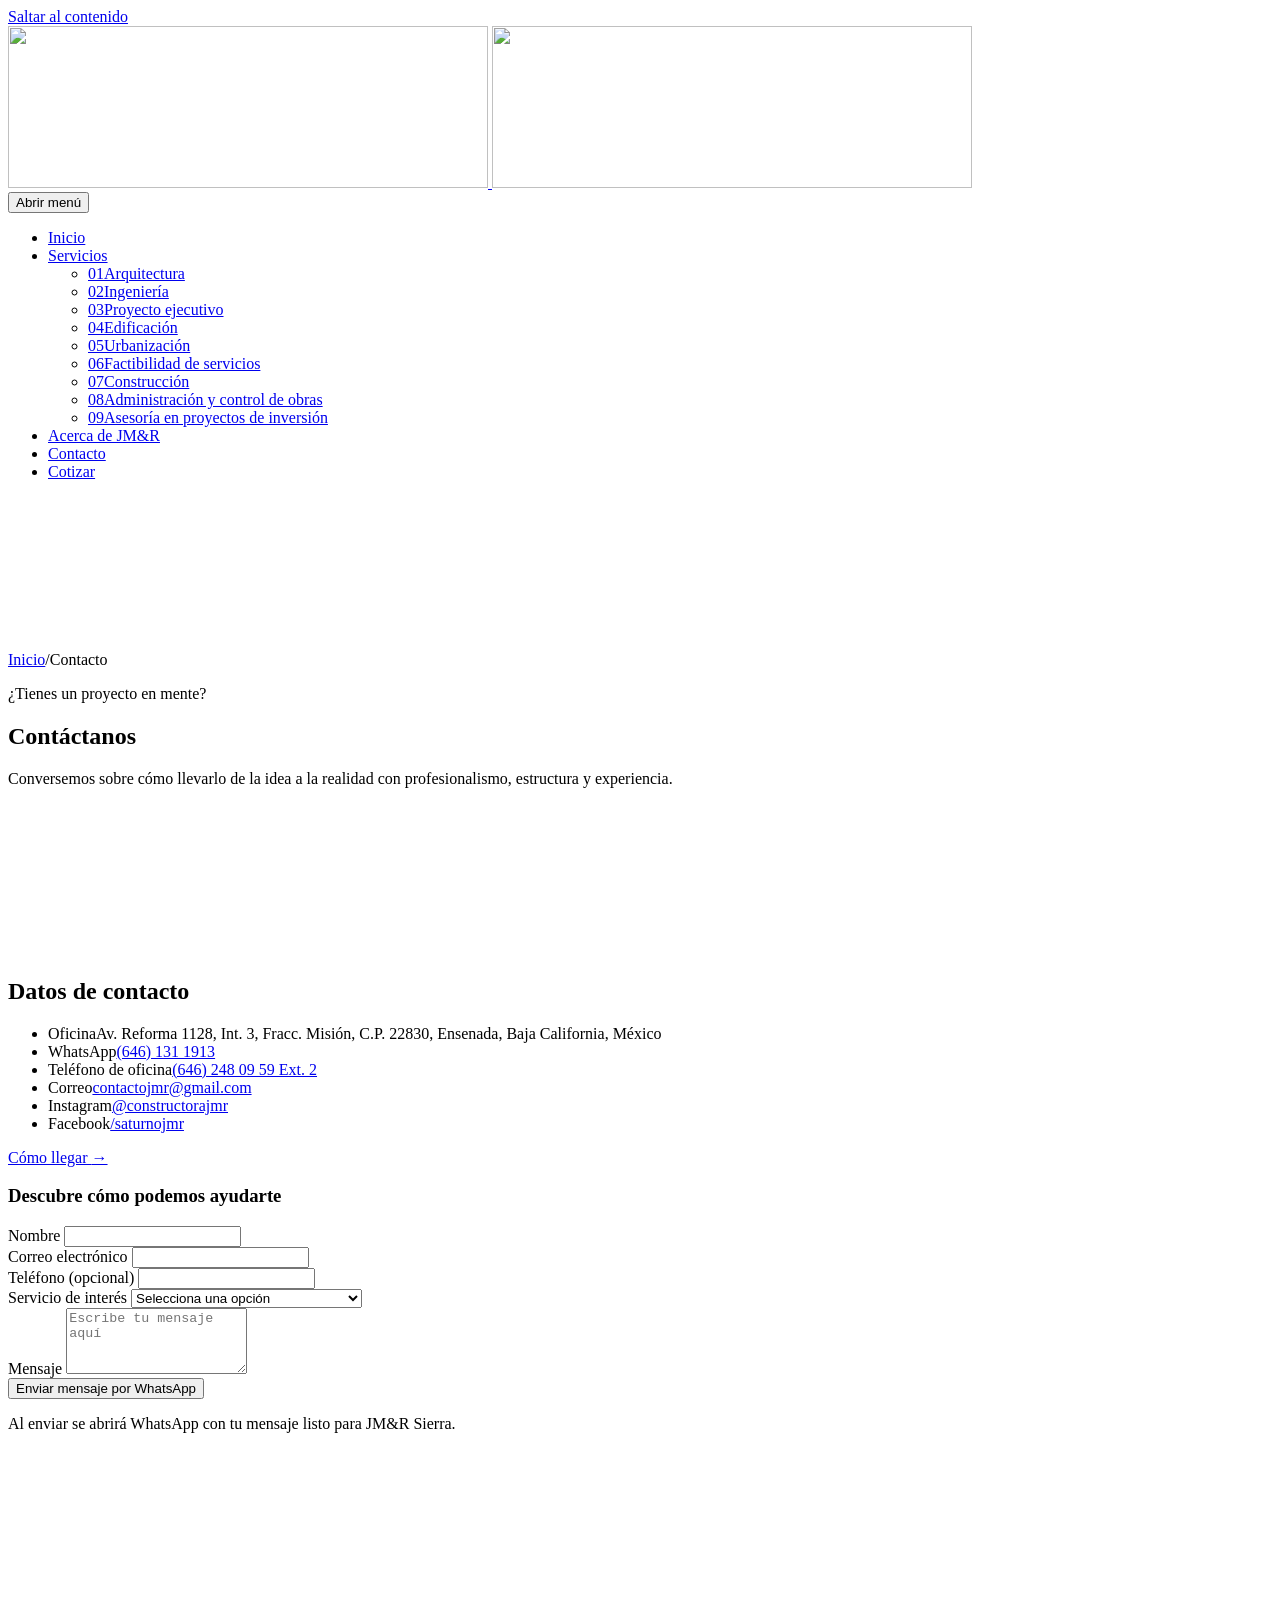
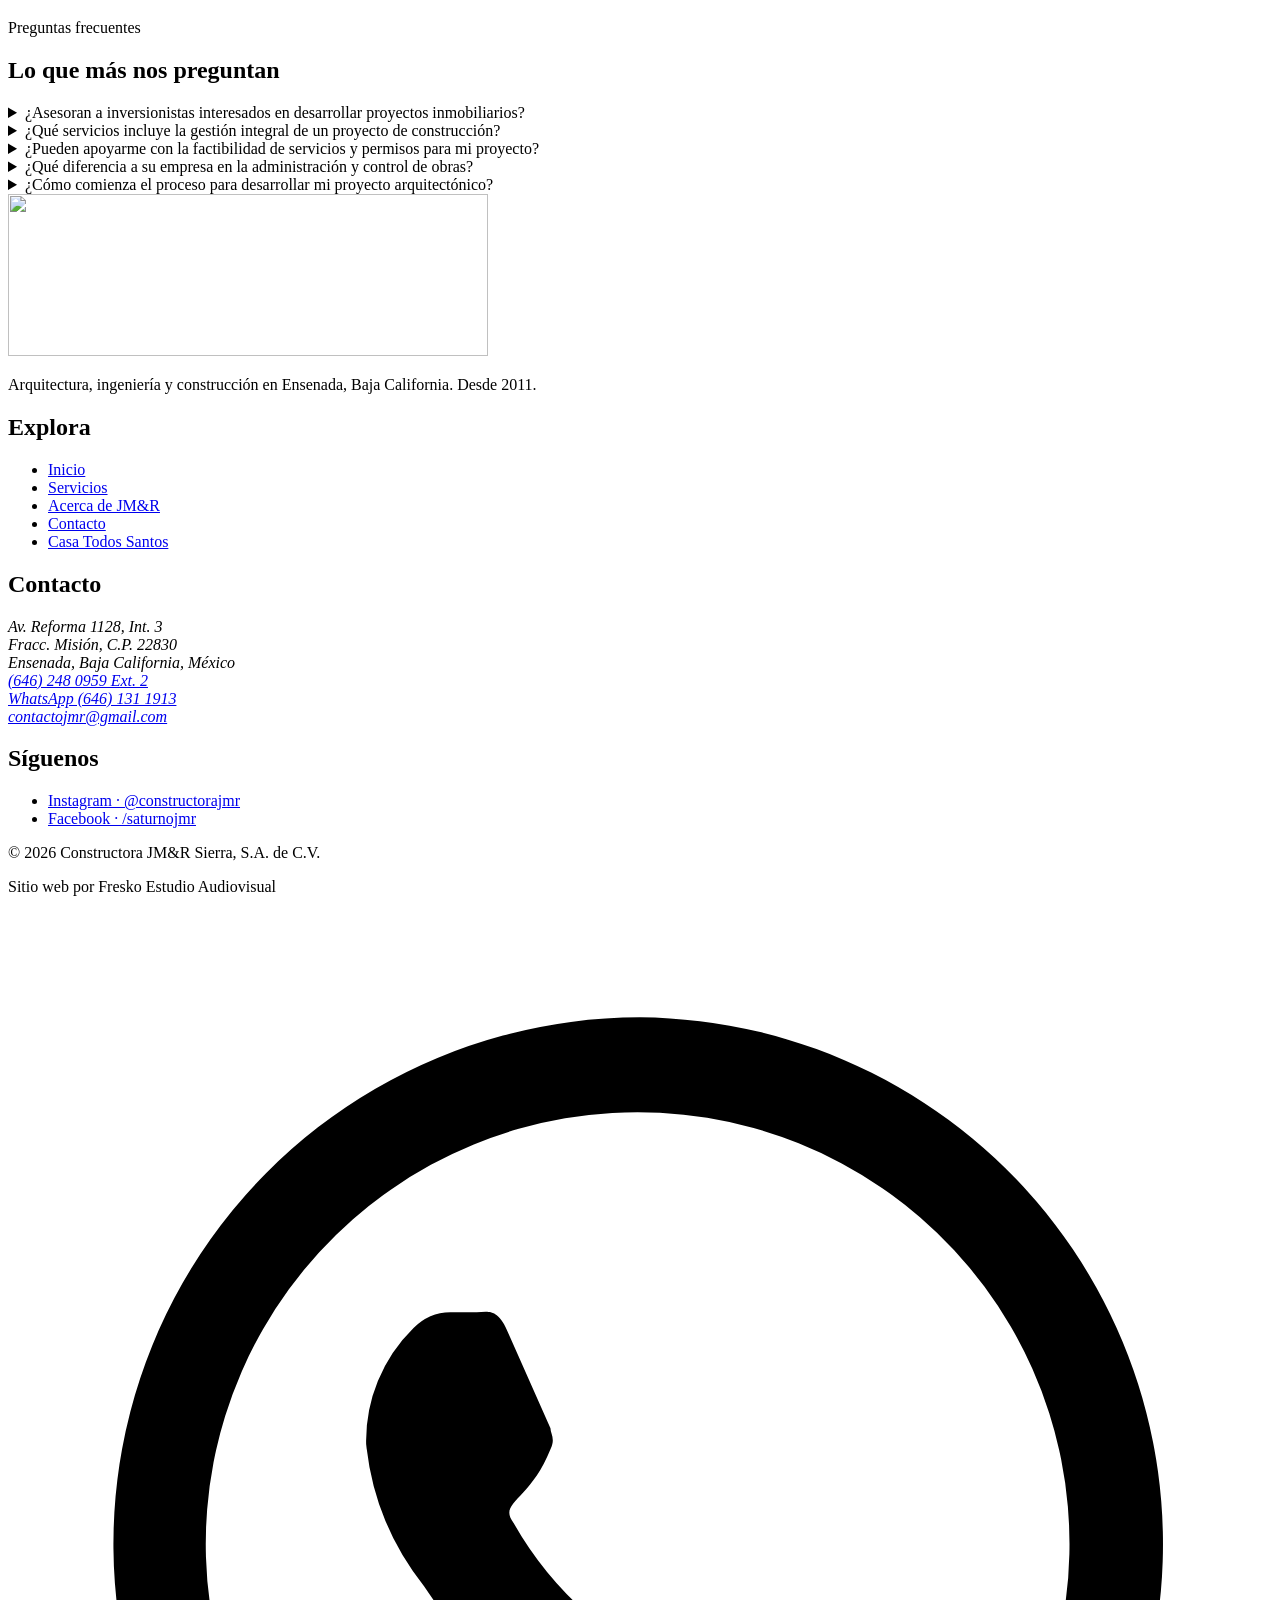
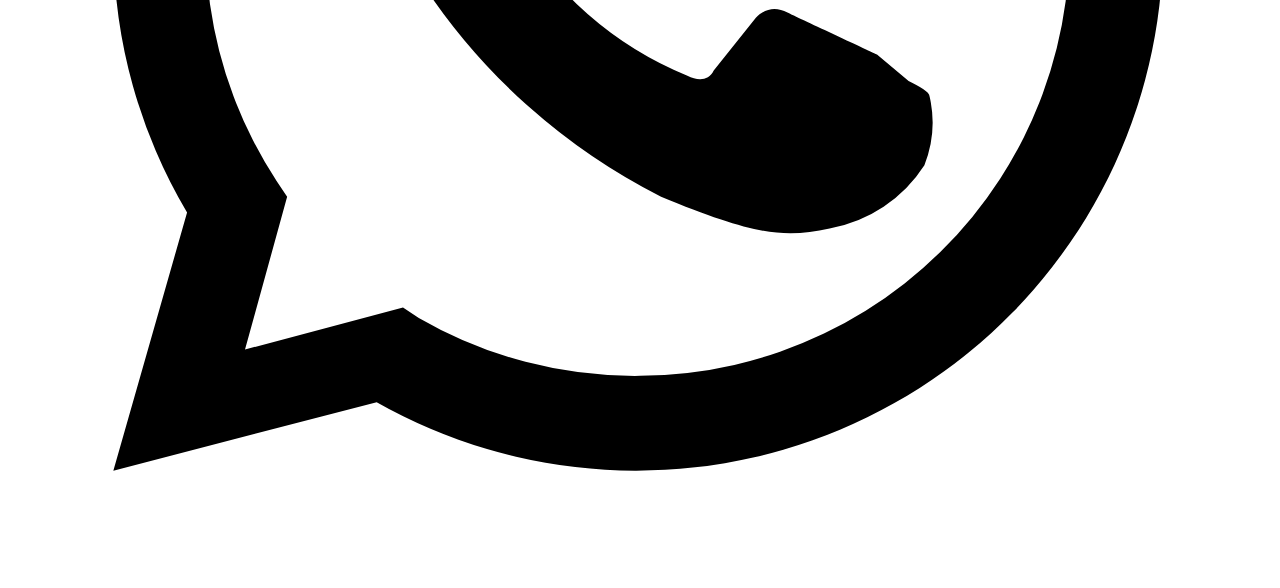
==== contacto.html @ 9f8c25c3 "Add files via upload" ====
<!doctype html>
<html lang="es-MX">
<head>
<meta charset="utf-8">
<meta name="viewport" content="width=device-width, initial-scale=1">
<title>Contacto | Constructora JM&amp;R Sierra</title>
<meta name="description" content="Contacta a Constructora JM&amp;R Sierra en Ensenada: WhatsApp (646) 131 1913, oficina (646) 248 0959 Ext. 2, contactojmr@gmail.com. Av. Reforma 1128, Fracc. Misión.">
<link rel="canonical" href="https://constructorajmr.com/contacto/">
<meta name="theme-color" content="#FFFFFF">
<link rel="icon" type="image/png" href="assets/img/logo/jmr-logo-principal.png">

<meta property="og:type" content="website">
<meta property="og:locale" content="es_MX">
<meta property="og:site_name" content="Constructora JM&amp;R Sierra">
<meta property="og:title" content="Contacto | Constructora JM&amp;R Sierra">
<meta property="og:description" content="Contacta a Constructora JM&amp;R Sierra en Ensenada: WhatsApp (646) 131 1913, oficina (646) 248 0959 Ext. 2, contactojmr@gmail.com. Av. Reforma 1128, Fracc. Misión.">
<meta property="og:url" content="https://constructorajmr.com/contacto/">
<meta property="og:image" content="https://constructorajmr.com/wp-content/uploads/obra-torre-costa-2000.webp">
<meta name="twitter:card" content="summary_large_image">

<link rel="preconnect" href="https://fonts.googleapis.com">
<link rel="preconnect" href="https://fonts.gstatic.com" crossorigin>
<link href="https://fonts.googleapis.com/css2?family=Anton&family=Hanken+Grotesk:wght@400;500;700;900&display=swap" rel="stylesheet">
<link rel="stylesheet" href="assets/css/styles.css">
<script>document.documentElement.classList.add('js')</script>

<script type="application/ld+json">
{
  "@context": "https://schema.org",
  "@type": "GeneralContractor",
  "@id": "https://constructorajmr.com/#empresa",
  "name": "Constructora JM&R Sierra",
  "legalName": "Constructora JM&R Sierra, S.A. de C.V.",
  "alternateName": "JM&R Sierra",
  "url": "https://constructorajmr.com/",
  "logo": "https://constructorajmr.com/wp-content/uploads/jmr-logo-principal.png",
  "email": "contactojmr@gmail.com",
  "telephone": "+52-646-248-0959",
  "foundingDate": "2011",
  "address": {
    "@type": "PostalAddress",
    "streetAddress": "Av. Reforma 1128, Int. 3, Fracc. Misión",
    "addressLocality": "Ensenada",
    "addressRegion": "Baja California",
    "postalCode": "22830",
    "addressCountry": "MX"
  },
  "areaServed": [{"@type": "City", "name": "Ensenada"}, {"@type": "State", "name": "Baja California"}],
  "contactPoint": [
    {"@type": "ContactPoint", "contactType": "customer service", "telephone": "+52-646-131-1913", "availableLanguage": "es"},
    {"@type": "ContactPoint", "contactType": "sales", "telephone": "+52-646-248-0959", "availableLanguage": "es"}
  ],
  "sameAs": ["https://www.instagram.com/constructorajmr/", "https://www.facebook.com/saturnojmr"],
  "knowsAbout": ["Arquitectura", "Ingeniería", "Proyecto ejecutivo", "Factibilidad de servicios", "Edificación", "Urbanización", "Construcción", "Administración y control de obras", "Asesoría en proyectos de inversión"]
}
</script>
<script type="application/ld+json">
{
 "@context": "https://schema.org",
 "@type": "FAQPage",
 "mainEntity": [
  {
   "@type": "Question",
   "name": "¿Asesoran a inversionistas interesados en desarrollar proyectos inmobiliarios?",
   "acceptedAnswer": {
    "@type": "Answer",
    "text": "Sí, ofrecemos asesoría especializada para inversionistas, brindando modelos de negocio, proyecciones de costos y utilidad, y estrategias para garantizar el retorno de inversión en proyectos como viviendas, plazas comerciales o naves industriales."
   }
  },
  {
   "@type": "Question",
   "name": "¿Qué servicios incluye la gestión integral de un proyecto de construcción?",
   "acceptedAnswer": {
    "@type": "Answer",
    "text": "Ofrecemos un servicio completo que abarca arquitectura, ingeniería, ejecución de obra, urbanización, administración y control, así como asesoría en inversiones inmobiliarias. Nos encargamos desde la planeación técnica hasta la supervisión diaria en sitio para garantizar calidad y cumplimiento."
   }
  },
  {
   "@type": "Question",
   "name": "¿Pueden apoyarme con la factibilidad de servicios y permisos para mi proyecto?",
   "acceptedAnswer": {
    "@type": "Answer",
    "text": "Sí, contamos con especialistas que gestionan la viabilidad técnica y regulatoria ante organismos gubernamentales y privados, asegurando que tu proyecto cumpla con normativas locales y estatales."
   }
  },
  {
   "@type": "Question",
   "name": "¿Qué diferencia a su empresa en la administración y control de obras?",
   "acceptedAnswer": {
    "@type": "Answer",
    "text": "Nos destacamos por un control riguroso y profesional: reportes periódicos, manejo detallado de recursos, búsqueda de proveedores competitivos y supervisión continua de calidad, lo que asegura que tu inversión se maximice y tu proyecto sea rentable a corto y largo plazo."
   }
  },
  {
   "@type": "Question",
   "name": "¿Cómo comienza el proceso para desarrollar mi proyecto arquitectónico?",
   "acceptedAnswer": {
    "@type": "Answer",
    "text": "Todo inicia con una reunión donde escuchamos tus ideas, sueños y necesidades. A partir de ahí, te acompañamos paso a paso desde el primer boceto hasta el proyecto ejecutivo, combinando tecnología avanzada y métodos tradicionales para materializar tu visión."
   }
  }
 ]
}
</script>
</head>
<body class="page-contacto">
<a class="skip" href="#contenido">Saltar al contenido</a>

<!-- ============ HEADER ============ -->
<header class="site-header" data-header>
  <div class="wrap header-inner">
    <a class="brand" href="index.html" aria-label="Constructora JM&amp;R Sierra, inicio">
      <img class="logo logo-on-light" src="assets/img/logo/jmr-logo-principal.webp" width="480" height="162" alt="">
      <img class="logo logo-on-dark" src="assets/img/logo/jmr-logo-gris-claro.webp" width="480" height="162" alt="" aria-hidden="true">
    </a>
    <nav class="nav" aria-label="Principal">
      <button class="nav-toggle" aria-expanded="false" aria-controls="menu" data-nav-toggle>
        <span class="sr-only">Abrir menú</span><span class="bars" aria-hidden="true"></span>
      </button>
      <ul id="menu" class="menu" data-menu>
        <li><a href="index.html">Inicio</a></li>
        <li class="has-sub">
          <a href="servicios.html">Servicios<span class="sub-caret" aria-hidden="true"></span></a>
          <ul class="submenu" aria-label="Servicios">
            <li><a href="servicios.html#arquitectura"><span class="sm-n">01</span>Arquitectura</a></li>
            <li><a href="servicios.html#ingenieria"><span class="sm-n">02</span>Ingeniería</a></li>
            <li><a href="servicios.html#proyecto-ejecutivo"><span class="sm-n">03</span>Proyecto ejecutivo</a></li>
            <li><a href="servicios.html#edificacion"><span class="sm-n">04</span>Edificación</a></li>
            <li><a href="servicios.html#urbanizacion"><span class="sm-n">05</span>Urbanización</a></li>
            <li><a href="servicios.html#factibilidad"><span class="sm-n">06</span>Factibilidad de servicios</a></li>
            <li><a href="servicios.html#construccion"><span class="sm-n">07</span>Construcción</a></li>
            <li><a href="servicios.html#administracion"><span class="sm-n">08</span>Administración y control de obras</a></li>
            <li><a href="servicios.html#asesoria-inversion"><span class="sm-n">09</span>Asesoría en proyectos de inversión</a></li>
          </ul>
        </li>
        <li><a href="nosotros.html">Acerca de JM&amp;R</a></li>
        <li><a href="contacto.html" aria-current="page">Contacto</a></li>
        <li class="menu-cta"><a class="btn btn-sm btn-orange" href="https://wa.me/526461311913?text=Hola%2C%20quiero%20cotizar%20un%20proyecto%20con%20JM%26R%20Sierra." target="_blank" rel="noopener">Cotizar</a></li>
      </ul>
    </nav>
  </div>
</header>

<main id="contenido">

<!-- ============ PORTADA ============ -->
<section class="page-hero has-tech" aria-labelledby="page-title">
  <canvas class="tech" data-tech aria-hidden="true"></canvas>
  <div class="wrap">
    <nav class="crumbs" aria-label="Ruta"><a href="index.html">Inicio</a><span aria-hidden="true">/</span><span>Contacto</span></nav>
    <p class="eyebrow">¿Tienes un proyecto en mente?</p>
    <h1 id="page-title" class="display page-title">Contác<span>tanos</span></h1>
    <p class="page-lead">Conversemos sobre cómo llevarlo de la idea a la realidad con profesionalismo, estructura y experiencia.</p>
  </div>
</section>

<!-- ============ DATOS Y FORMULARIO ============ -->
<section class="section contact-page has-tech" aria-labelledby="data-title">
  <canvas class="tech" data-tech aria-hidden="true"></canvas>
  <div class="wrap contact-grid">
    <div class="contact-copy">
      <h2 id="data-title" class="display h2 reveal">Datos de contacto</h2>
      <ul class="contact-data reveal">
        <li><span class="cd-label">Oficina</span><span>Av. Reforma 1128, Int. 3, Fracc. Misión, C.P. 22830, Ensenada, Baja California, México</span></li>
        <li><span class="cd-label">WhatsApp</span><a href="https://wa.me/526461311913" target="_blank" rel="noopener">(646) 131 1913</a></li>
        <li><span class="cd-label">Teléfono de oficina</span><a href="tel:+526462480959">(646) 248 09 59 Ext. 2</a></li>
        <li><span class="cd-label">Correo</span><a href="mailto:contactojmr@gmail.com">contactojmr@gmail.com</a></li>
        <li><span class="cd-label">Instagram</span><a href="https://www.instagram.com/constructorajmr/" target="_blank" rel="noopener">@constructorajmr</a></li>
        <li><span class="cd-label">Facebook</span><a href="https://www.facebook.com/saturnojmr" target="_blank" rel="noopener">/saturnojmr</a></li>
      </ul>
      <a class="link-arrow map-link reveal" href="https://www.google.com/maps/search/?api=1&amp;query=Av.+Reforma+1128+Int.+3+Fracc.+Misi%C3%B3n+22830+Ensenada+Baja+California" target="_blank" rel="noopener">Cómo llegar <span aria-hidden="true">→</span></a>
    </div>
    <form class="form reveal" data-form novalidate aria-describedby="form-note">
      <h3 class="form-title">Descubre cómo podemos ayudarte</h3>
      <div class="field">
        <label for="f-nombre">Nombre</label>
        <input id="f-nombre" name="nombre" type="text" autocomplete="name" required>
      </div>
      <div class="field-row">
        <div class="field">
          <label for="f-correo">Correo electrónico</label>
          <input id="f-correo" name="correo" type="email" autocomplete="email" required>
        </div>
        <div class="field">
          <label for="f-tel">Teléfono <span class="opt">(opcional)</span></label>
          <input id="f-tel" name="telefono" type="tel" autocomplete="tel">
        </div>
      </div>
      <div class="field">
        <label for="f-servicio">Servicio de interés</label>
        <select id="f-servicio" name="servicio">
          <option value="">Selecciona una opción</option>
          <option>Arquitectura</option><option>Ingeniería</option><option>Proyecto ejecutivo</option>
          <option>Edificación</option><option>Urbanización</option><option>Factibilidad de servicios</option>
          <option>Construcción</option><option>Administración y control de obras</option><option>Asesoría en proyectos de inversión</option>
        </select>
      </div>
      <div class="field">
        <label for="f-mensaje">Mensaje</label>
        <textarea id="f-mensaje" name="mensaje" rows="4" required placeholder="Escribe tu mensaje aquí"></textarea>
      </div>
      <p class="form-error" role="alert" data-form-error hidden>Revisa tu nombre, un correo válido y tu mensaje.</p>
      <button class="btn btn-dark btn-block" type="submit">Enviar mensaje por WhatsApp</button>
      <p id="form-note" class="form-note">Al enviar se abrirá WhatsApp con tu mensaje listo para JM&amp;R Sierra.</p>
    </form>

  </div>
</section>

<!-- ============ PREGUNTAS FRECUENTES ============ -->
<section class="section faq has-tech" aria-labelledby="faq-title">
  <canvas class="tech" data-tech aria-hidden="true"></canvas>
  <div class="wrap">
    <div class="section-head">
      <p class="eyebrow reveal">Preguntas frecuentes</p>
      <h2 id="faq-title" class="display h2 reveal">Lo que más nos preguntan</h2>
    </div>
    <div class="faq-list">
      <details class="faq-item reveal">
        <summary>¿Asesoran a inversionistas interesados en desarrollar proyectos inmobiliarios?<span class="svc-plus" aria-hidden="true"></span></summary>
        <p>Sí, ofrecemos asesoría especializada para inversionistas, brindando modelos de negocio, proyecciones de costos y utilidad, y estrategias para garantizar el retorno de inversión en proyectos como viviendas, plazas comerciales o naves industriales.</p>
      </details>
      <details class="faq-item reveal">
        <summary>¿Qué servicios incluye la gestión integral de un proyecto de construcción?<span class="svc-plus" aria-hidden="true"></span></summary>
        <p>Ofrecemos un servicio completo que abarca arquitectura, ingeniería, ejecución de obra, urbanización, administración y control, así como asesoría en inversiones inmobiliarias. Nos encargamos desde la planeación técnica hasta la supervisión diaria en sitio para garantizar calidad y cumplimiento.</p>
      </details>
      <details class="faq-item reveal">
        <summary>¿Pueden apoyarme con la factibilidad de servicios y permisos para mi proyecto?<span class="svc-plus" aria-hidden="true"></span></summary>
        <p>Sí, contamos con especialistas que gestionan la viabilidad técnica y regulatoria ante organismos gubernamentales y privados, asegurando que tu proyecto cumpla con normativas locales y estatales.</p>
      </details>
      <details class="faq-item reveal">
        <summary>¿Qué diferencia a su empresa en la administración y control de obras?<span class="svc-plus" aria-hidden="true"></span></summary>
        <p>Nos destacamos por un control riguroso y profesional: reportes periódicos, manejo detallado de recursos, búsqueda de proveedores competitivos y supervisión continua de calidad, lo que asegura que tu inversión se maximice y tu proyecto sea rentable a corto y largo plazo.</p>
      </details>
      <details class="faq-item reveal">
        <summary>¿Cómo comienza el proceso para desarrollar mi proyecto arquitectónico?<span class="svc-plus" aria-hidden="true"></span></summary>
        <p>Todo inicia con una reunión donde escuchamos tus ideas, sueños y necesidades. A partir de ahí, te acompañamos paso a paso desde el primer boceto hasta el proyecto ejecutivo, combinando tecnología avanzada y métodos tradicionales para materializar tu visión.</p>
      </details>
    </div>
  </div>
</section>

</main>

<!-- ============ FOOTER ============ -->
<footer class="footer">
  <div class="wrap footer-grid">
    <div class="footer-brand">
      <a class="brand brand-light" href="index.html" aria-label="Constructora JM&amp;R Sierra, inicio">
        <img class="logo" src="assets/img/logo/jmr-logo-gris-claro.webp" width="480" height="162" alt="" loading="lazy">
      </a>
      <p>Arquitectura, ingeniería y construcción en Ensenada, Baja California. Desde 2011.</p>
    </div>
    <nav aria-label="Pie de página">
      <h2 class="footer-h">Explora</h2>
      <ul>
        <li><a href="index.html">Inicio</a></li>
        <li><a href="servicios.html">Servicios</a></li>
        <li><a href="nosotros.html">Acerca de JM&amp;R</a></li>
        <li><a href="contacto.html">Contacto</a></li>
        <li><a href="index.html#proyecto">Casa Todos Santos</a></li>
      </ul>
    </nav>
    <div>
      <h2 class="footer-h">Contacto</h2>
      <address>
        Av. Reforma 1128, Int. 3<br>Fracc. Misión, C.P. 22830<br>Ensenada, Baja California, México<br>
        <a href="tel:+526462480959">(646) 248 0959 Ext. 2</a><br>
        <a href="https://wa.me/526461311913" target="_blank" rel="noopener">WhatsApp (646) 131 1913</a><br>
        <a href="mailto:contactojmr@gmail.com">contactojmr@gmail.com</a>
      </address>
    </div>
    <div>
      <h2 class="footer-h">Síguenos</h2>
      <ul>
        <li><a href="https://www.instagram.com/constructorajmr/" target="_blank" rel="noopener">Instagram · @constructorajmr</a></li>
        <li><a href="https://www.facebook.com/saturnojmr" target="_blank" rel="noopener">Facebook · /saturnojmr</a></li>
      </ul>
    </div>
  </div>
  <div class="wrap footer-legal">
    <p>© <span data-year>2026</span> Constructora JM&amp;R Sierra, S.A. de C.V.</p>
    <p>Sitio web por Fresko Estudio Audiovisual</p>
  </div>
</footer>

<a class="wa-float" href="https://wa.me/526461311913?text=Hola%2C%20me%20interesa%20informaci%C3%B3n%20sobre%20sus%20servicios." target="_blank" rel="noopener" aria-label="Escríbenos por WhatsApp">
  <svg viewBox="0 0 24 24" aria-hidden="true"><path d="M12 2a10 10 0 0 0-8.6 15.1L2 22l5-1.3A10 10 0 1 0 12 2Zm0 18.2a8.2 8.2 0 0 1-4.2-1.1l-.3-.2-3 .8.8-2.9-.2-.3A8.2 8.2 0 1 1 12 20.2Zm4.5-6.1c-.2-.1-1.5-.7-1.7-.8-.2-.1-.4-.1-.6.1l-.8 1c-.1.2-.3.2-.5.1a6.7 6.7 0 0 1-3.3-2.9c-.3-.4.3-.4.7-1.4.1-.2 0-.3 0-.4l-.8-1.8c-.2-.5-.4-.4-.6-.4h-.5a1 1 0 0 0-.7.3 3 3 0 0 0-.9 2.2 5.2 5.2 0 0 0 1.1 2.7 11.8 11.8 0 0 0 4.5 4c1.7.7 2.3.8 3.2.6a2.7 2.7 0 0 0 1.8-1.2 2.2 2.2 0 0 0 .1-1.3c0-.1-.2-.2-.4-.3Z"/></svg>
</a>

<script src="assets/js/main.js" defer></script>
</body>
</html>
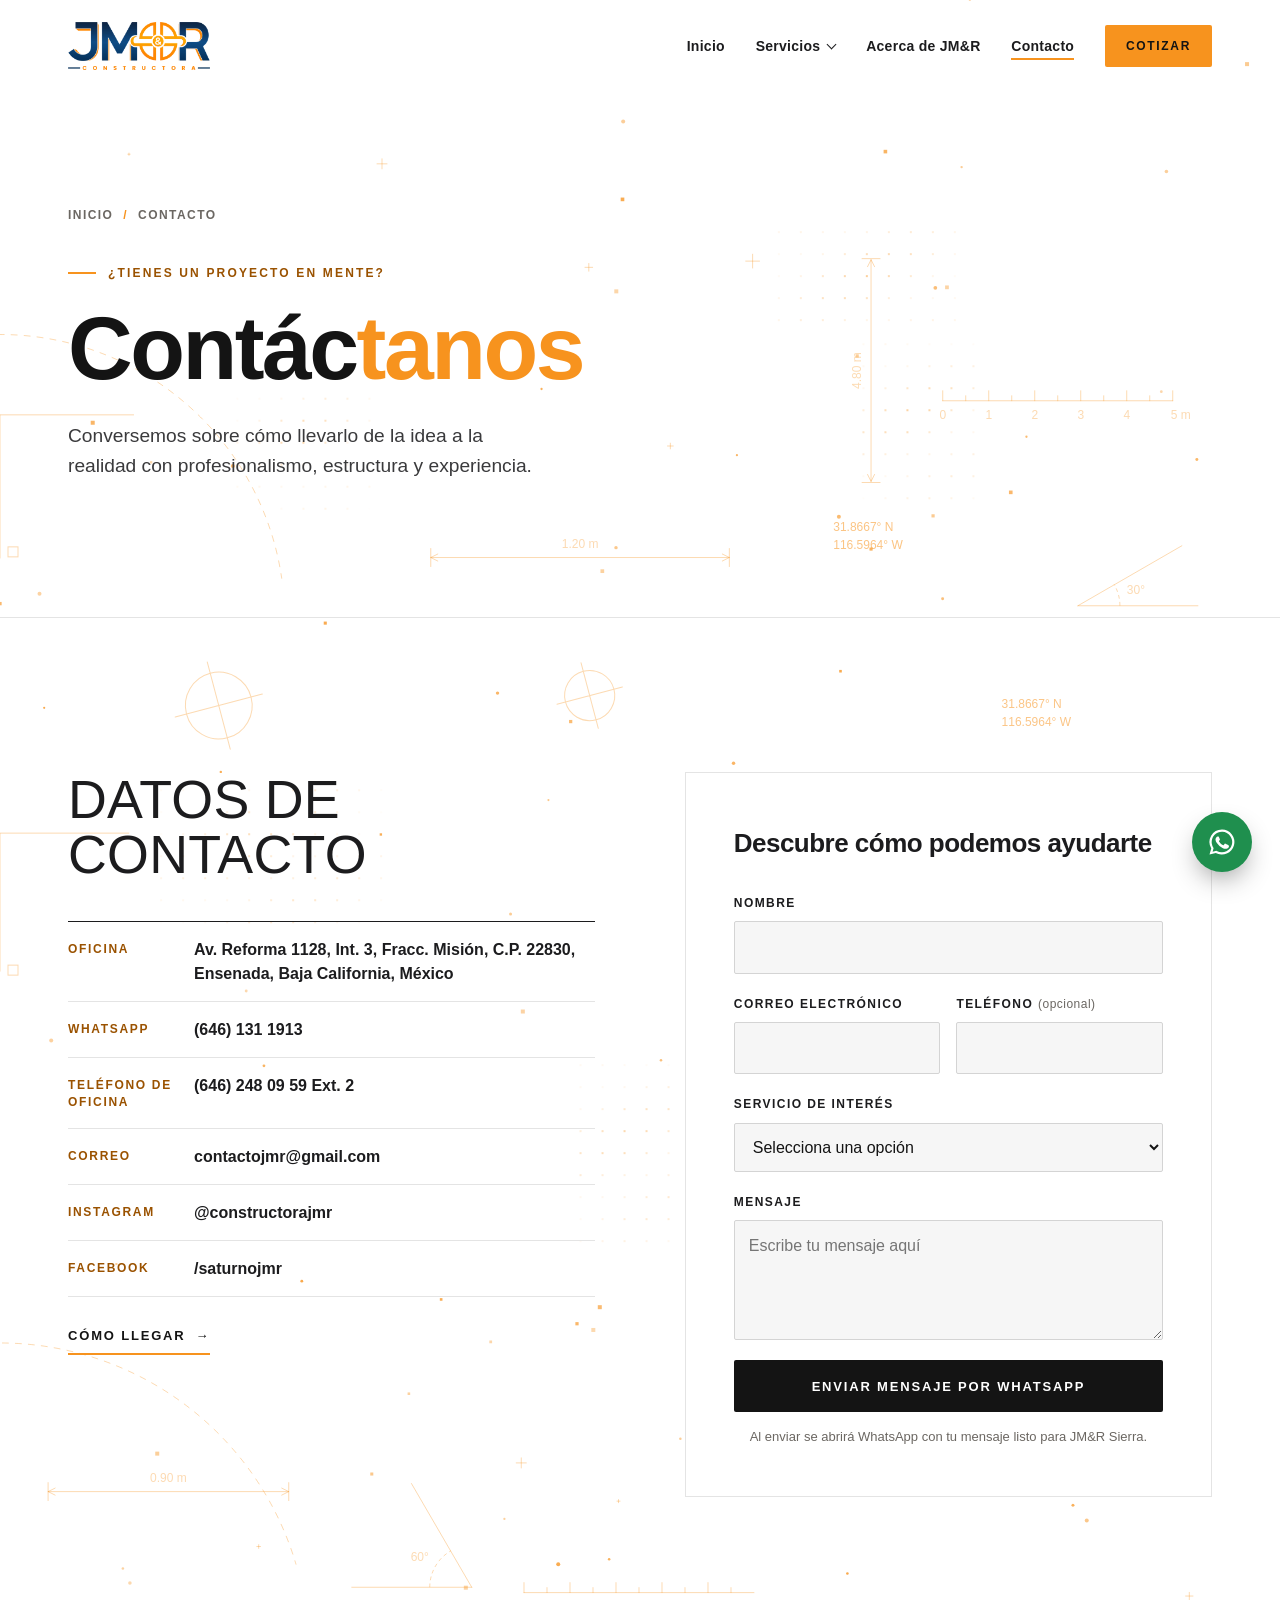
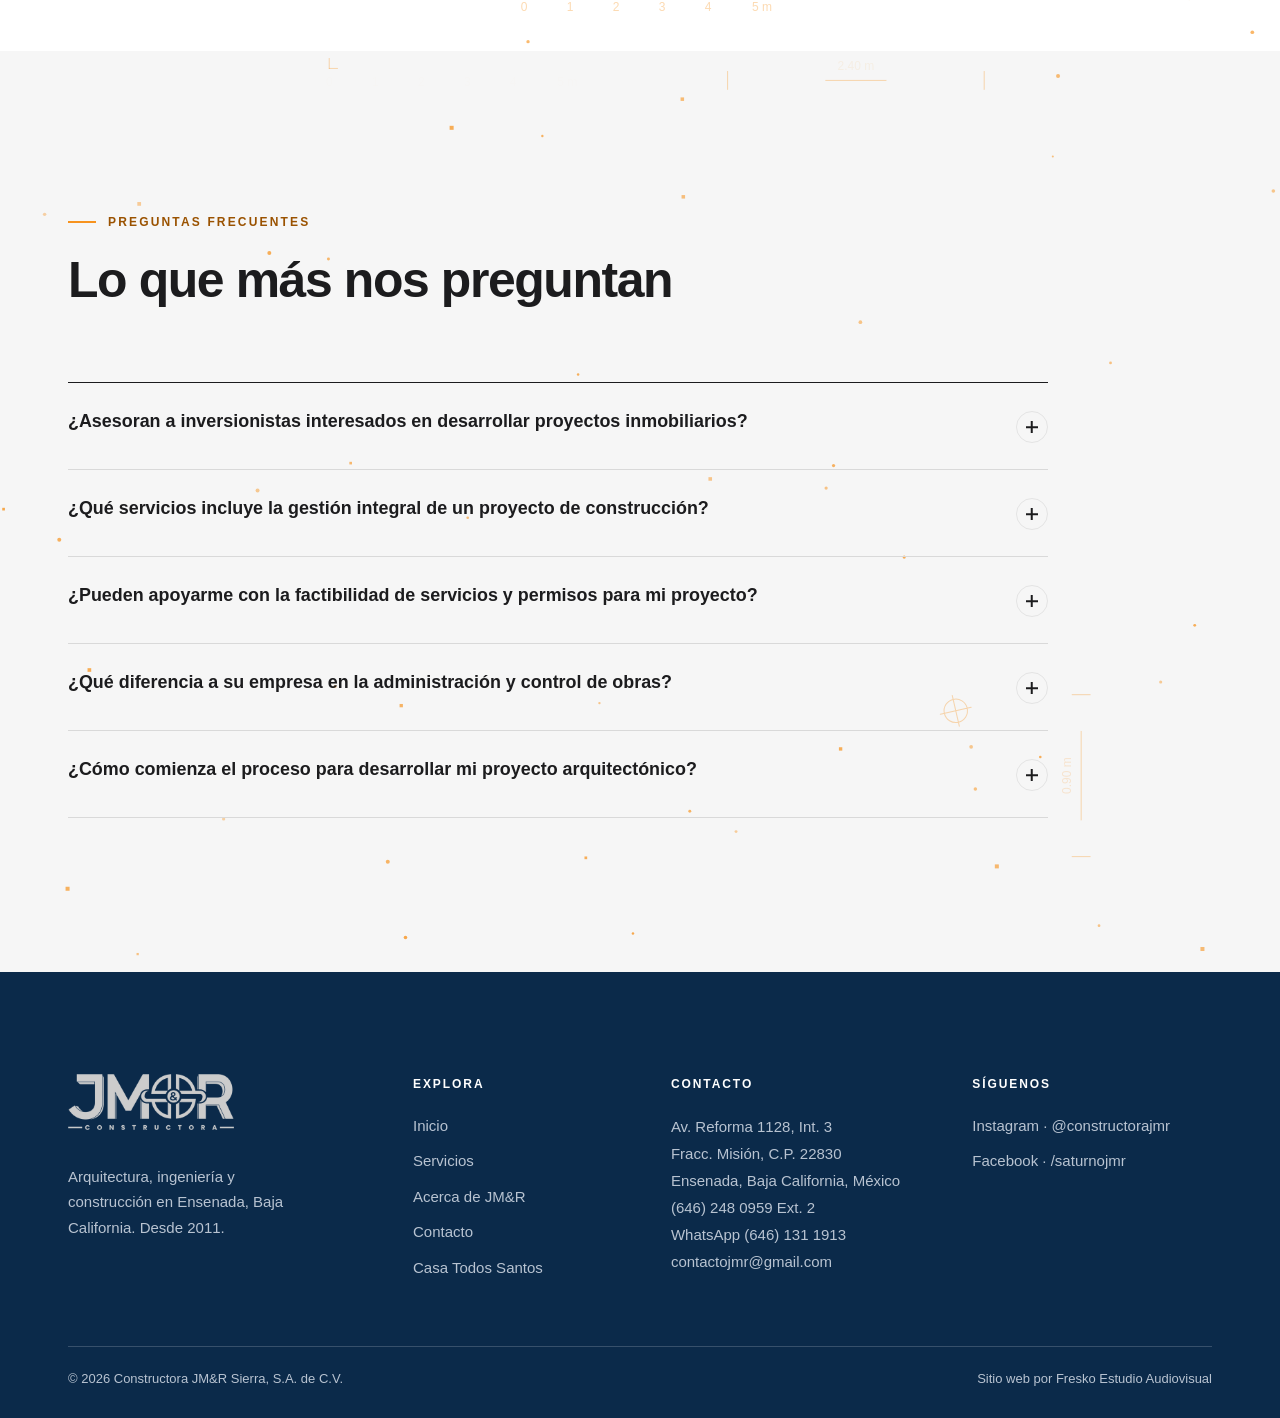
==== commit e8238384: "Add files via upload" ====
--- a/contacto.html
+++ b/contacto.html
@@ -7,7 +7,7 @@
 <meta name="description" content="Contacta a Constructora JM&amp;R Sierra en Ensenada: WhatsApp (646) 131 1913, oficina (646) 248 0959 Ext. 2, contactojmr@gmail.com. Av. Reforma 1128, Fracc. Misión.">
 <link rel="canonical" href="https://constructorajmr.com/contacto/">
 <meta name="theme-color" content="#FFFFFF">
-<link rel="icon" type="image/png" href="assets/img/logo/jmr-logo-principal.png">
+<link rel="icon" type="image/png" href="jmr-logo-principal.png">
 
 <meta property="og:type" content="website">
 <meta property="og:locale" content="es_MX">
@@ -21,7 +21,7 @@
 <link rel="preconnect" href="https://fonts.googleapis.com">
 <link rel="preconnect" href="https://fonts.gstatic.com" crossorigin>
 <link href="https://fonts.googleapis.com/css2?family=Anton&family=Hanken+Grotesk:wght@400;500;700;900&display=swap" rel="stylesheet">
-<link rel="stylesheet" href="assets/css/styles.css">
+<link rel="stylesheet" href="styles.css">
 <script>document.documentElement.classList.add('js')</script>
 
 <script type="application/ld+json">
@@ -110,8 +110,8 @@
 <header class="site-header" data-header>
   <div class="wrap header-inner">
     <a class="brand" href="index.html" aria-label="Constructora JM&amp;R Sierra, inicio">
-      <img class="logo logo-on-light" src="assets/img/logo/jmr-logo-principal.webp" width="480" height="162" alt="">
-      <img class="logo logo-on-dark" src="assets/img/logo/jmr-logo-gris-claro.webp" width="480" height="162" alt="" aria-hidden="true">
+      <img class="logo logo-on-light" src="jmr-logo-principal.webp" width="480" height="162" alt="">
+      <img class="logo logo-on-dark" src="jmr-logo-gris-claro.webp" width="480" height="162" alt="" aria-hidden="true">
     </a>
     <nav class="nav" aria-label="Principal">
       <button class="nav-toggle" aria-expanded="false" aria-controls="menu" data-nav-toggle>
@@ -247,7 +247,7 @@
   <div class="wrap footer-grid">
     <div class="footer-brand">
       <a class="brand brand-light" href="index.html" aria-label="Constructora JM&amp;R Sierra, inicio">
-        <img class="logo" src="assets/img/logo/jmr-logo-gris-claro.webp" width="480" height="162" alt="" loading="lazy">
+        <img class="logo" src="jmr-logo-gris-claro.webp" width="480" height="162" alt="" loading="lazy">
       </a>
       <p>Arquitectura, ingeniería y construcción en Ensenada, Baja California. Desde 2011.</p>
     </div>
@@ -288,6 +288,6 @@
   <svg viewBox="0 0 24 24" aria-hidden="true"><path d="M12 2a10 10 0 0 0-8.6 15.1L2 22l5-1.3A10 10 0 1 0 12 2Zm0 18.2a8.2 8.2 0 0 1-4.2-1.1l-.3-.2-3 .8.8-2.9-.2-.3A8.2 8.2 0 1 1 12 20.2Zm4.5-6.1c-.2-.1-1.5-.7-1.7-.8-.2-.1-.4-.1-.6.1l-.8 1c-.1.2-.3.2-.5.1a6.7 6.7 0 0 1-3.3-2.9c-.3-.4.3-.4.7-1.4.1-.2 0-.3 0-.4l-.8-1.8c-.2-.5-.4-.4-.6-.4h-.5a1 1 0 0 0-.7.3 3 3 0 0 0-.9 2.2 5.2 5.2 0 0 0 1.1 2.7 11.8 11.8 0 0 0 4.5 4c1.7.7 2.3.8 3.2.6a2.7 2.7 0 0 0 1.8-1.2 2.2 2.2 0 0 0 .1-1.3c0-.1-.2-.2-.4-.3Z"/></svg>
 </a>
 
-<script src="assets/js/main.js" defer></script>
+<script src="main.js" defer></script>
 </body>
 </html>
--- a/styles.css
+++ b/styles.css
@@ -0,0 +1,985 @@
+/* =========================================================
+   Constructora JM&R Sierra — Sitio (Inicio, Servicios, Acerca de, Contacto)
+   Sistema visual: naranja de marca + carbón + blanco
+   ========================================================= */
+
+:root {
+  --orange: #F7931E;          /* naranja de marca (logo) */
+  --orange-deep: #9A5200;     /* naranja para texto pequeño sobre claro (AA 5.3:1) */
+  --navy: #0B2A4A;            /* azul marino del logo (fondos) */
+  --navy-mid: #0C4479;        /* azul del logo (acentos sobre claro, AA 8.9:1) */
+  --navy-mist: #B8C3D1;       /* texto secundario sobre marino (AA 8:1) */
+  --charcoal: #1C1C1E;
+  --ink: #141414;
+  --graphite: #2A2A2D;
+  --stone: #6B6762;           /* texto secundario sobre claro (AA 5:1) */
+  --mist: #B8B3AB;            /* texto secundario sobre carbón (AA 8:1) */
+  --line: #E4E4E4;
+  --bone: #FFFFFF;            /* antes arena; ahora blanco */
+  --paper: #F6F6F6;           /* gris muy claro para etiquetas y campos */
+  --white: #FFFFFF;
+
+  --f-display: "Anton", "Impact", "Arial Narrow", sans-serif;
+  --f-body: "Manrope", "Inter", system-ui, -apple-system, "Segoe UI", sans-serif;
+
+  --wrap: 1240px;
+  --gutter: clamp(16px, 4vw, 48px);
+  --section: clamp(88px, 12vw, 168px);
+  --ease: cubic-bezier(.2, .7, .2, 1);
+  --radius: 2px;
+}
+
+*, *::before, *::after { box-sizing: border-box; }
+html { scroll-behavior: smooth; -webkit-text-size-adjust: 100%; }
+@media (prefers-reduced-motion: reduce) { html { scroll-behavior: auto; } }
+
+body {
+  margin: 0;
+  font-family: var(--f-body);
+  font-size: clamp(16px, 1.05vw, 17px);
+  line-height: 1.7;
+  color: var(--charcoal);
+  background: var(--bone);
+  -webkit-font-smoothing: antialiased;
+  overflow-x: hidden;
+}
+img { display: block; max-width: 100%; height: auto; }
+a { color: inherit; }
+p { margin: 0 0 1.1em; }
+h1, h2, h3, h4 { margin: 0; font-weight: 600; }
+ul, ol { margin: 0; padding: 0; list-style: none; }
+address { font-style: normal; }
+
+.wrap { width: 100%; max-width: var(--wrap); margin-inline: auto; padding-inline: var(--gutter); }
+.sr-only { position: absolute; width: 1px; height: 1px; overflow: hidden; clip: rect(0 0 0 0); white-space: nowrap; }
+.skip { position: absolute; left: 16px; top: -60px; z-index: 100; background: var(--orange); color: var(--ink); padding: 10px 16px; font-weight: 700; }
+.skip:focus { top: 16px; }
+
+:focus-visible { outline: 2px solid var(--orange); outline-offset: 3px; }
+
+/* ---------- Tipografía ---------- */
+.display {
+  font-family: var(--f-display);
+  font-weight: 400;
+  letter-spacing: .005em;
+  line-height: 1;
+  text-transform: uppercase;
+  text-wrap: balance;
+}
+.h2 { font-size: clamp(36px, 4.6vw, 66px); }
+.h3 { font-size: clamp(20px, 1.8vw, 24px); line-height: 1.3; font-weight: 700; margin-bottom: 1em; }
+.lead { font-size: clamp(17px, 1.3vw, 20px); color: var(--stone); line-height: 1.6; max-width: 46ch; }
+
+.eyebrow {
+  display: inline-flex; align-items: center; gap: 12px;
+  font-size: 12px; font-weight: 700; letter-spacing: .18em; text-transform: uppercase;
+  color: var(--orange-deep);
+  margin: 0 0 22px;
+}
+.eyebrow::before { content: ""; width: 28px; height: 2px; background: var(--orange); }
+.eyebrow-light { color: var(--orange); }
+.eyebrow-dark { color: var(--ink); }
+.eyebrow-dark::before { background: var(--ink); }
+
+/* ---------- Botones ---------- */
+.btn {
+  display: inline-flex; align-items: center; justify-content: center; gap: 10px;
+  min-height: 52px; padding: 0 28px;
+  font: 700 13px/1 var(--f-body); letter-spacing: .14em; text-transform: uppercase;
+  text-decoration: none; border: 1.5px solid transparent; border-radius: var(--radius);
+  cursor: pointer; transition: background .3s var(--ease), color .3s var(--ease), border-color .3s var(--ease), transform .3s var(--ease);
+}
+.btn:hover { transform: translateY(-2px); }
+.btn .ico { width: 18px; height: 18px; fill: currentColor; }
+.btn-sm { min-height: 42px; padding: 0 20px; font-size: 12px; }
+.btn-orange { background: var(--orange); color: var(--ink); }
+.btn-orange:hover { background: #FFA53F; }
+.btn-ghost-light { color: var(--white); border-color: rgba(255,255,255,.55); }
+.btn-ghost-light:hover { border-color: var(--white); background: rgba(255,255,255,.08); }
+.btn-dark { background: var(--ink); color: var(--white); }
+.btn-dark:hover { background: var(--graphite); }
+.btn-block { width: 100%; }
+
+/* ---------- Header ---------- */
+.site-header {
+  position: fixed; inset: 0 0 auto; z-index: 50;
+  color: var(--charcoal);
+  transition: background .4s var(--ease), color .4s var(--ease), box-shadow .4s var(--ease), padding .4s var(--ease);
+  padding: 22px 0;
+}
+.site-header.is-solid {
+  background: rgba(255, 255, 255, .94);
+  -webkit-backdrop-filter: saturate(140%) blur(12px);
+  backdrop-filter: saturate(140%) blur(12px);
+  color: var(--charcoal);
+  box-shadow: 0 1px 0 var(--line);
+  padding: 12px 0;
+}
+.header-inner { display: flex; align-items: center; justify-content: space-between; gap: 24px; }
+
+.brand { position: relative; display: inline-block; line-height: 0; }
+.brand .logo { width: auto; height: 48px; transition: opacity .4s var(--ease), height .4s var(--ease); }
+.logo-on-dark { position: absolute; left: 0; top: 0; opacity: 0; }
+.site-header.is-solid .brand .logo { height: 40px; }
+.menu-open .site-header .logo-on-dark { opacity: 1; }
+.menu-open .site-header .logo-on-light { opacity: 0; }
+@media (max-width: 860px) { .site-header .brand { position: relative; z-index: 2; } }
+
+.menu { display: flex; align-items: center; gap: clamp(18px, 2.4vw, 36px); }
+.menu a:not(.btn) {
+  position: relative; text-decoration: none; font-size: 14px; font-weight: 600; letter-spacing: .02em; padding: 6px 0;
+}
+.menu a:not(.btn)::after {
+  content: ""; position: absolute; left: 0; right: 100%; bottom: 0; height: 2px; background: var(--orange); transition: right .35s var(--ease);
+}
+.menu a:not(.btn):hover::after, .menu a.is-active::after { right: 0; }
+.nav-toggle { display: none; }
+
+@media (max-width: 860px) {
+  .nav-toggle {
+    display: inline-grid; place-items: center; width: 46px; height: 46px; background: none; border: 0; color: inherit; cursor: pointer; position: relative; z-index: 2;
+  }
+  .bars, .bars::before, .bars::after { display: block; width: 24px; height: 2px; background: currentColor; transition: transform .3s var(--ease), background .3s; }
+  .bars { position: relative; }
+  .bars::before, .bars::after { content: ""; position: absolute; left: 0; }
+  .bars::before { top: -7px; } .bars::after { top: 7px; }
+  .nav-toggle[aria-expanded="true"] .bars { background: transparent; }
+  .nav-toggle[aria-expanded="true"] .bars::before { transform: translateY(7px) rotate(45deg); }
+  .nav-toggle[aria-expanded="true"] .bars::after { transform: translateY(-7px) rotate(-45deg); }
+  .nav-toggle[aria-expanded="true"] { color: var(--white); }
+
+  .menu {
+    position: fixed; inset: 0; flex-direction: column; justify-content: center; align-items: flex-start; gap: 18px;
+    padding: 96px var(--gutter) 48px; background: var(--ink); color: var(--white);
+    opacity: 0; visibility: hidden; transform: translateY(-12px);
+    transition: opacity .35s var(--ease), transform .35s var(--ease), visibility .35s;
+  }
+  .menu.is-open { opacity: 1; visibility: visible; transform: none; }
+  .menu a:not(.btn) { font-family: var(--f-display); font-weight: 400; font-size: 40px; text-transform: uppercase; line-height: 1.05; }
+  .menu-cta { margin-top: 18px; }
+}
+
+/* ---------- Hero ---------- */
+.hero {
+  position: relative; min-height: 100vh; min-height: 100svh;
+  display: flex; flex-direction: column; justify-content: flex-end;
+  color: var(--white); overflow: hidden; background: var(--ink);
+}
+.hero-media { position: absolute; inset: -8% 0 -8%; }
+.hero-media img { width: 100%; height: 100%; object-fit: cover; object-position: 50% 62%; }
+.hero-shade {
+  position: absolute; inset: 0;
+  background:
+    linear-gradient(180deg, rgba(20,20,20,.55) 0%, rgba(20,20,20,.08) 30%, rgba(20,20,20,.25) 55%, rgba(20,20,20,.88) 100%),
+    linear-gradient(90deg, rgba(20,20,20,.68) 0%, rgba(20,20,20,.2) 60%, rgba(20,20,20,0) 80%);
+}
+.hero-content { position: relative; padding-top: 140px; padding-bottom: clamp(40px, 6vw, 72px); }
+.hero-title { font-size: clamp(52px, 8.4vw, 124px); max-width: 12ch; margin-bottom: 28px; line-height: 1.04; }
+.hero-lead { font-size: clamp(17px, 1.4vw, 20px); max-width: 52ch; color: rgba(255,255,255,.88); margin-bottom: 36px; }
+.hero-actions { display: flex; flex-wrap: wrap; gap: 14px; }
+.hero-foot {
+  position: relative; display: flex; gap: 40px; padding-top: 22px; padding-bottom: 26px;
+  font-size: 12px; letter-spacing: .16em; text-transform: uppercase; color: rgba(255,255,255,.75);
+}
+.hero-foot::before, .footer-legal::before { content: ""; position: absolute; top: 0; left: var(--gutter); right: var(--gutter); height: 1px; background: rgba(255,255,255,.18); }
+.hero-foot span { display: inline-flex; align-items: center; gap: 10px; }
+.hero-foot span::before { content: ""; width: 6px; height: 6px; background: var(--orange); }
+@media (max-width: 640px) { .hide-sm { display: none !important; } .hero-foot { gap: 20px; } }
+
+/* ---------- Cifras ---------- */
+.stats { background: var(--navy); color: var(--white); padding: clamp(48px, 6vw, 80px) 0; }
+.stats-grid { display: grid; grid-template-columns: repeat(5, 1fr); }
+.stat { padding: 8px clamp(14px, 2vw, 32px); border-left: 1px solid rgba(255,255,255,.16); }
+.stat:first-child { border-left: 0; padding-left: 0; }
+.stat-num { display: block; font-family: var(--f-display); font-size: clamp(44px, 5vw, 72px); line-height: 1; color: var(--orange); margin-bottom: 14px; font-variant-numeric: tabular-nums; }
+.stat-label { display: block; font-size: 14px; line-height: 1.45; color: var(--navy-mist); max-width: 20ch; }
+@media (max-width: 960px) {
+  .stats-grid { grid-template-columns: repeat(2, 1fr); row-gap: 36px; }
+  .stat, .stat:first-child { border-left: 0; padding-left: 0; border-top: 1px solid rgba(255,255,255,.14); padding-top: 22px; }
+  .stat:last-child { grid-column: 1 / -1; }
+}
+
+/* ---------- Secciones ---------- */
+.section { padding: var(--section) 0; }
+.section-head { margin-bottom: clamp(48px, 6vw, 88px); max-width: 880px; }
+.section-head .h2 { margin-bottom: 26px; }
+.section-head-split { max-width: none; display: grid; grid-template-columns: 1.3fr 1fr; gap: clamp(24px, 6vw, 96px); align-items: end; }
+.section-head-split .h2 { margin-bottom: 0; }
+.section-head-split .lead { margin: 0; }
+@media (max-width: 860px) { .section-head-split { grid-template-columns: 1fr; } }
+
+/* ---------- Nosotros ---------- */
+.about { background: var(--bone); }
+.about-grid { display: grid; grid-template-columns: 1fr 1fr; gap: clamp(40px, 7vw, 120px); align-items: start; }
+.about-figure { margin: 0; position: relative; padding-bottom: 72px; }
+.img-frame { overflow: hidden; aspect-ratio: 4 / 5; }
+.img-frame img { width: 100%; height: 116%; object-fit: cover; }
+.quote-card {
+  position: absolute; right: -24px; bottom: 0; width: min(82%, 380px);
+  background: var(--orange); color: var(--ink); padding: 28px 30px;
+}
+.quote-card p { margin: 0; font-size: 15px; line-height: 1.55; }
+.quote-title { font-family: var(--f-display); font-size: 22px !important; line-height: 1.1 !important; text-transform: uppercase; margin-bottom: 12px !important; }
+.about-copy { padding-top: 12px; color: #3A3A3C; }
+.about-copy .h3 { color: var(--charcoal); }
+
+.timeline { margin-top: 40px; border-top: 1px solid var(--line); }
+.timeline li { display: grid; grid-template-columns: 96px 1fr; gap: 20px; padding: 18px 0; border-bottom: 1px solid var(--line); font-size: 15px; line-height: 1.5; }
+.tl-year { font-family: var(--f-display); font-size: 24px; color: var(--navy-mid); }
+
+.pillars { display: grid; grid-template-columns: repeat(3, 1fr); margin-top: clamp(72px, 9vw, 128px); border-top: 1px solid var(--charcoal); }
+.pillar { padding: 32px 32px 8px 0; }
+.pillar + .pillar { padding-left: 32px; border-left: 1px solid var(--line); }
+.pillar-n { font-family: var(--f-display); font-size: 18px; color: var(--orange-deep); }
+.pillar h3 { font-size: 20px; margin: 14px 0 10px; }
+.pillar p { color: var(--stone); font-size: 15px; margin: 0; }
+
+.statement { margin: clamp(72px, 9vw, 128px) auto 0; max-width: 980px; padding: 0; text-align: center; }
+.statement p { font-size: clamp(20px, 2.1vw, 30px); line-height: 1.5; font-weight: 500; color: var(--charcoal); margin: 0; text-wrap: balance; }
+
+@media (max-width: 860px) {
+  .about-grid { grid-template-columns: 1fr; }
+  .quote-card { right: 0; }
+  .pillars { grid-template-columns: 1fr; }
+  .pillar, .pillar + .pillar { padding: 26px 0; border-left: 0; border-bottom: 1px solid var(--line); }
+}
+
+/* ---------- Banda foto ---------- */
+.photo-band { position: relative; min-height: clamp(440px, 72vh, 760px); display: flex; align-items: flex-end; overflow: hidden; color: var(--white); background: var(--ink); }
+.photo-band-media { position: absolute; inset: -14% 0; }
+.photo-band-media img { width: 100%; height: 100%; object-fit: cover; object-position: 50% 55%; }
+.photo-band-shade { position: absolute; inset: 0; background: linear-gradient(180deg, rgba(20,20,20,.05) 20%, rgba(20,20,20,.88) 100%), linear-gradient(90deg, rgba(20,20,20,.45), rgba(20,20,20,0) 70%); }
+.photo-band-content { position: relative; padding-bottom: clamp(48px, 7vw, 96px); }
+.band-title { font-size: clamp(34px, 4.8vw, 68px); max-width: 20ch; margin: 0 0 16px; }
+.band-sub { font-size: 18px; color: rgba(255,255,255,.85); margin: 0; }
+
+/* ---------- Servicios ---------- */
+.services { background: var(--white); }
+.services-layout { display: grid; grid-template-columns: 5fr 7fr; gap: clamp(40px, 7vw, 112px); }
+.services-aside .sticky { position: sticky; top: 110px; }
+.services-aside .h2 { margin-bottom: 24px; }
+.services-aside p { color: var(--stone); max-width: 42ch; }
+.services-figure { margin: 36px 0 0; aspect-ratio: 4 / 3; overflow: hidden; }
+.services-figure img { width: 100%; height: 100%; object-fit: cover; }
+
+.services-list { border-top: 1px solid var(--charcoal); }
+.svc { border-bottom: 1px solid var(--line); scroll-margin-top: 100px; }
+.svc summary {
+  list-style: none; cursor: pointer;
+  display: grid; grid-template-columns: 56px 1fr 32px; gap: 16px; align-items: start;
+  padding: 30px 0;
+}
+.svc summary::-webkit-details-marker { display: none; }
+.svc-n { font-family: var(--f-display); font-size: 18px; color: var(--orange-deep); padding-top: 6px; }
+.svc-head { display: grid; gap: 8px; }
+.svc-title { font-family: var(--f-display); font-size: clamp(24px, 2.4vw, 32px); line-height: 1.1; text-transform: uppercase; transition: color .3s var(--ease); }
+.svc-kicker { font-size: 12px; font-weight: 700; letter-spacing: .14em; text-transform: uppercase; color: var(--navy-mid); }
+.svc-desc { color: var(--stone); font-size: 15px; line-height: 1.6; max-width: 56ch; }
+.svc-plus { position: relative; width: 32px; height: 32px; margin-top: 2px; border: 1px solid var(--line); border-radius: 50%; transition: background .3s var(--ease), border-color .3s var(--ease), transform .4s var(--ease); }
+.svc-plus::before, .svc-plus::after { content: ""; position: absolute; left: 50%; top: 50%; width: 12px; height: 1.5px; background: var(--charcoal); transform: translate(-50%, -50%); }
+.svc-plus::after { transform: translate(-50%, -50%) rotate(90deg); transition: transform .4s var(--ease); }
+.svc summary:hover .svc-title { color: var(--orange-deep); }
+.svc summary:hover .svc-plus { border-color: var(--orange); }
+.svc[open] .svc-plus { background: var(--orange); border-color: var(--orange); }
+.svc[open] .svc-plus::after { transform: translate(-50%, -50%) rotate(0deg); }
+.svc-body { padding: 0 48px 36px 72px; color: #3A3A3C; font-size: 15.5px; }
+.svc-body > p:last-child { margin-bottom: 0; }
+.svc-note { font-size: 14px; color: var(--stone); border-left: 2px solid var(--orange); padding-left: 14px; margin-top: 22px; }
+.svc-note a { color: var(--orange-deep); font-weight: 600; }
+
+.spec { margin-top: 18px; }
+.spec h4 { font-size: 12px; font-weight: 700; letter-spacing: .14em; text-transform: uppercase; margin-bottom: 12px; color: var(--charcoal); }
+.spec-grid { display: grid; grid-template-columns: 1fr 1fr; gap: 10px 32px; }
+.tags { display: flex; flex-wrap: wrap; gap: 8px; }
+.tags li { font-size: 13.5px; line-height: 1.35; padding: 8px 12px; background: var(--paper); border: 1px solid var(--line); }
+.svc-body > .tags { margin-top: 20px; }
+
+@media (max-width: 960px) {
+  .services-layout { grid-template-columns: 1fr; }
+  .services-aside .sticky { position: static; }
+  .services-figure { display: none; }
+}
+@media (max-width: 640px) {
+  .svc summary { grid-template-columns: 36px 1fr 32px; gap: 12px; }
+  .svc-body { padding: 0 0 30px 48px; }
+  .spec-grid { grid-template-columns: 1fr; }
+}
+
+/* ---------- Proyecto destacado ---------- */
+.project { background: var(--charcoal); color: var(--white); }
+.project-head { margin-bottom: clamp(48px, 6vw, 80px); }
+.project-title { font-size: clamp(56px, 10vw, 150px); line-height: .92; margin: 0 0 22px; }
+.project-sub { font-size: clamp(17px, 1.4vw, 20px); color: var(--mist); max-width: 46ch; margin: 0; }
+.project-grid { display: grid; grid-template-columns: 7fr 5fr; gap: clamp(40px, 6vw, 96px); align-items: start; }
+.project-copy { color: rgba(255,255,255,.82); }
+.h3-light { font-size: 13px; font-weight: 700; letter-spacing: .16em; text-transform: uppercase; color: var(--orange); margin-bottom: 18px; }
+
+.ph {
+  position: relative; display: grid; place-items: center; text-align: center;
+  background-color: var(--graphite);
+  background-image:
+    linear-gradient(rgba(255,255,255,.05) 1px, transparent 1px),
+    linear-gradient(90deg, rgba(255,255,255,.05) 1px, transparent 1px);
+  background-size: 32px 32px;
+  border: 1px solid rgba(255,255,255,.08);
+  aspect-ratio: 3 / 2;
+}
+.ph-main { aspect-ratio: 16 / 11; }
+.ph-row { display: grid; grid-template-columns: repeat(3, 1fr); gap: 12px; margin-top: 12px; }
+.ph-row .ph { aspect-ratio: 1 / 1; }
+.ph-label { font-size: 13px; letter-spacing: .12em; text-transform: uppercase; color: var(--mist); line-height: 1.6; }
+.ph-label small { font-size: 11px; letter-spacing: .1em; opacity: .8; }
+
+.spec-sheet { margin: 40px 0 0; border-top: 1px solid rgba(255,255,255,.18); }
+.spec-sheet div { display: grid; grid-template-columns: 150px 1fr; gap: 20px; padding: 16px 0; border-bottom: 1px solid rgba(255,255,255,.12); font-size: 15px; line-height: 1.5; }
+.spec-sheet dt { color: var(--mist); font-size: 12px; font-weight: 700; letter-spacing: .12em; text-transform: uppercase; padding-top: 3px; }
+.spec-sheet dd { margin: 0; color: var(--white); }
+@media (max-width: 960px) { .project-grid { grid-template-columns: 1fr; } }
+@media (max-width: 480px) { .spec-sheet div { grid-template-columns: 1fr; gap: 4px; } }
+
+/* ---------- Por qué elegirnos ---------- */
+.why { background: var(--white); border-top: 1px solid var(--line); }
+.why-grid { display: grid; grid-template-columns: repeat(3, 1fr); border-top: 1px solid var(--charcoal); }
+.why-item { padding: 36px 36px 44px 0; border-bottom: 1px solid var(--line); }
+.why-item:not(:nth-child(3n+1)) { padding-left: 36px; border-left: 1px solid var(--line); }
+.why-n { display: block; font-family: var(--f-display); font-size: 52px; line-height: 1; color: #C2690A; margin-bottom: 26px; }
+.why-item h3 { font-size: 19px; line-height: 1.35; margin-bottom: 12px; }
+.why-item p { font-size: 15px; color: var(--stone); margin: 0; }
+@media (max-width: 960px) {
+  .why-grid { grid-template-columns: 1fr 1fr; }
+  .why-item, .why-item:not(:nth-child(3n+1)) { padding: 32px 28px 36px 0; border-left: 0; }
+  .why-item:nth-child(2n) { padding-left: 28px; border-left: 1px solid var(--line); }
+}
+@media (max-width: 640px) {
+  .why-grid { grid-template-columns: 1fr; }
+  .why-item, .why-item:nth-child(2n), .why-item:not(:nth-child(3n+1)) { padding: 28px 0 32px; border-left: 0; }
+}
+
+/* ---------- Equipo ---------- */
+.team { background: var(--white); }
+.team .h2 { font-size: clamp(36px, 4.2vw, 60px); }
+.team-grid { display: grid; grid-template-columns: 1.25fr 1fr 1fr 1fr; gap: clamp(16px, 2vw, 28px); align-items: end; }
+.member-photo {
+  position: relative; aspect-ratio: 3 / 4; overflow: hidden; display: grid; place-items: center;
+  background: linear-gradient(160deg, #123A63 0%, #0B2A4A 100%);
+}
+.member-lead .member-photo { aspect-ratio: 3 / 4.4; }
+.member-photo::after {
+  content: ""; position: absolute; left: 0; right: 0; bottom: 0; height: 4px; background: var(--orange);
+  transform: scaleX(0); transform-origin: left; transition: transform .6s var(--ease);
+}
+.member:hover .member-photo::after { transform: scaleX(1); }
+.member-photo img { width: 100%; height: 100%; object-fit: cover; filter: grayscale(1); transition: filter .6s var(--ease), transform .8s var(--ease); }
+.member:hover .member-photo img { filter: grayscale(0); transform: scale(1.03); }
+.mono { font-family: var(--f-display); font-size: clamp(30px, 3.4vw, 52px); color: rgba(255,255,255,.18); letter-spacing: .04em; }
+.member-photo[data-pending]::before { content: "Fotografía pendiente"; position: absolute; left: 16px; bottom: 16px; font-size: 10px; font-weight: 700; letter-spacing: .16em; text-transform: uppercase; color: var(--navy-mist); }
+.member-info { padding-top: 18px; border-top: 1px solid var(--charcoal); margin-top: 18px; display: flex; justify-content: space-between; align-items: baseline; gap: 12px; flex-wrap: wrap; }
+.member-info h3 { font-family: var(--f-display); font-weight: 400; font-size: clamp(20px, 1.8vw, 26px); text-transform: uppercase; line-height: 1.1; }
+.member-info p { margin: 0; font-size: 12px; font-weight: 700; letter-spacing: .14em; text-transform: uppercase; color: var(--orange-deep); }
+@media (max-width: 960px) { .team-grid { grid-template-columns: 1fr 1fr; } .member-lead .member-photo { aspect-ratio: 3 / 4; } }
+@media (max-width: 520px) { .team-grid { gap: 14px; } .member-info { display: block; } .member-info p { margin-top: 6px; font-size: 11px; } .member-photo[data-pending]::before { left: 10px; bottom: 10px; font-size: 9px; letter-spacing: .1em; } }
+
+/* ---------- Colaboradores ---------- */
+.partners { background: var(--bone); padding: clamp(56px, 7vw, 96px) 0; border-top: 1px solid var(--line); }
+.partners-inner { display: grid; grid-template-columns: 1fr 1.6fr; gap: clamp(32px, 6vw, 96px); align-items: center; }
+.partners .eyebrow { margin-bottom: 14px; }
+.partners-copy { color: var(--stone); margin: 0; max-width: 40ch; font-size: 15px; }
+.partners-list { display: grid; grid-template-columns: repeat(3, 1fr); border-left: 1px solid var(--line); }
+.partners-list li {
+  display: grid; place-items: center; text-align: center; min-height: 112px; padding: 16px;
+  border-right: 1px solid var(--line);
+  font-family: var(--f-display); font-size: clamp(18px, 1.7vw, 24px); color: var(--charcoal); letter-spacing: .02em; text-transform: uppercase;
+  transition: color .3s var(--ease), background .3s var(--ease);
+}
+.partners-list li:hover { background: var(--white); color: var(--orange-deep); }
+@media (max-width: 860px) {
+  .partners-inner { grid-template-columns: 1fr; }
+  .partners-list { grid-template-columns: 1fr; border-left: 0; border-top: 1px solid var(--line); }
+  .partners-list li { border-right: 0; border-bottom: 1px solid var(--line); min-height: 76px; }
+}
+
+/* ---------- Contacto ---------- */
+.contact { background: var(--orange); color: var(--ink); padding: var(--section) 0; }
+.contact-grid { display: grid; grid-template-columns: 1fr 1fr; gap: clamp(40px, 7vw, 112px); align-items: start; }
+.contact-copy .h2 { margin-bottom: 26px; font-size: clamp(36px, 4vw, 58px); }
+.contact-copy > p { font-size: 18px; max-width: 46ch; }
+.contact-data { margin-top: 40px; border-top: 1.5px solid var(--ink); }
+.contact-data li { display: grid; grid-template-columns: 110px 1fr; gap: 16px; padding: 16px 0; border-bottom: 1px solid rgba(20,20,20,.22); font-size: 16px; font-weight: 600; line-height: 1.45; }
+.cd-label { font-size: 12px; font-weight: 700; letter-spacing: .14em; text-transform: uppercase; padding-top: 3px; }
+.contact-data a { text-decoration: none; background: linear-gradient(currentColor, currentColor) 0 100% / 0 1.5px no-repeat; transition: background-size .35s var(--ease); }
+.contact-data a:hover { background-size: 100% 1.5px; }
+
+.form { background: var(--white); padding: clamp(28px, 4vw, 48px); box-shadow: 0 30px 60px -30px rgba(20,20,20,.35); }
+.form-title { font-family: var(--f-display); font-weight: 400; font-size: 30px; text-transform: uppercase; margin-bottom: 28px; }
+.field { display: grid; gap: 8px; margin-bottom: 20px; }
+.field-row { display: grid; grid-template-columns: 1fr 1fr; gap: 16px; }
+.field label { font-size: 12px; font-weight: 700; letter-spacing: .12em; text-transform: uppercase; }
+.opt { font-weight: 500; letter-spacing: .04em; text-transform: none; color: var(--stone); }
+.field input, .field select, .field textarea {
+  width: 100%; font: 500 16px/1.4 var(--f-body); color: var(--ink);
+  background: var(--paper); border: 1px solid #D4D4D4; border-radius: var(--radius);
+  padding: 14px 14px; transition: border-color .25s, background .25s, box-shadow .25s;
+}
+.field textarea { resize: vertical; min-height: 120px; }
+.field input:focus, .field select:focus, .field textarea:focus { outline: none; border-color: var(--ink); background: var(--white); box-shadow: 0 0 0 3px rgba(247,147,30,.45); }
+.field [aria-invalid="true"] { border-color: #B3261E; }
+.form-error { color: #B3261E; font-size: 14px; font-weight: 600; }
+.form-note { font-size: 13px; color: var(--stone); margin: 14px 0 0; text-align: center; }
+@media (max-width: 960px) { .contact-grid { grid-template-columns: 1fr; } }
+@media (max-width: 520px) { .field-row { grid-template-columns: 1fr; } .contact-data li { grid-template-columns: 1fr; gap: 2px; } }
+
+/* ---------- Footer ---------- */
+.footer { background: var(--navy); color: var(--navy-mist); padding: clamp(64px, 8vw, 104px) 0 0; font-size: 15px; }
+.footer-grid { display: grid; grid-template-columns: 1.4fr 1fr 1.2fr 1.1fr; gap: 40px; padding-bottom: 56px; }
+.brand-light { margin-bottom: 26px; }
+.brand-light .logo { height: 56px; width: auto; }
+.footer-brand p { max-width: 30ch; }
+.footer-h { font-size: 12px; font-weight: 700; letter-spacing: .16em; text-transform: uppercase; color: var(--white); margin-bottom: 18px; }
+.footer ul li { margin-bottom: 10px; }
+.footer a { text-decoration: none; transition: color .25s; }
+.footer a:hover { color: var(--orange); }
+.footer address { line-height: 1.8; }
+.footer-legal { position: relative; display: flex; justify-content: space-between; gap: 16px; flex-wrap: wrap; padding-top: 22px; padding-bottom: 28px; font-size: 13px; }
+.footer-legal p { margin: 0; }
+@media (max-width: 960px) { .footer-grid { grid-template-columns: 1fr 1fr; } }
+@media (max-width: 560px) { .footer-grid { grid-template-columns: 1fr; } .footer { padding-bottom: 72px; } }
+
+/* ---------- WhatsApp flotante ---------- */
+.wa-float {
+  position: fixed; right: clamp(16px, 2.5vw, 28px); bottom: clamp(16px, 2.5vw, 28px); z-index: 40;
+  width: 60px; height: 60px; display: grid; place-items: center; border-radius: 50%;
+  background: #1F8F4E; color: var(--white); /* verde oscurecido para contraste AA */
+  box-shadow: 0 12px 28px -8px rgba(0,0,0,.45);
+  transition: transform .35s var(--ease), box-shadow .35s var(--ease);
+}
+.wa-float svg { width: 30px; height: 30px; fill: currentColor; }
+.wa-float:hover { transform: translateY(-3px) scale(1.04); box-shadow: 0 16px 34px -8px rgba(0,0,0,.5); }
+
+/* ---------- Animaciones de entrada ---------- */
+.js .reveal { opacity: 0; transform: translateY(28px); transition: opacity .9s var(--ease), transform .9s var(--ease); }
+.js .reveal.is-in { opacity: 1; transform: none; }
+.js .hero .reveal { transition-duration: 1.1s; }
+@media (prefers-reduced-motion: reduce) {
+  .js .reveal { opacity: 1; transform: none; transition: none; }
+  [data-parallax] { transform: none !important; }
+  .btn:hover, .wa-float:hover { transform: none; }
+}
+
+/* =========================================================
+   Escena con scroll: obra real → excavadora → franja de servicios
+   ========================================================= */
+.track { position: relative; background: var(--white); height: 100vh; }
+.scene {
+  --u: min(100vw / 1440, 100vh / 960);
+  --edge: 58vh;
+  position: sticky; top: 0; height: 100vh; height: 100lvh; overflow: hidden;
+  background: var(--white); color: var(--ink);
+}
+.sx-giant {
+  position: absolute; left: 0; bottom: calc(100% - var(--edge)); margin: 0; z-index: 2; mix-blend-mode: darken;
+  font: 400 calc(330 * var(--u))/.8 "Anton", "Archivo", Impact, sans-serif;
+  text-transform: uppercase; letter-spacing: -.005em; white-space: nowrap; color: #E9E7E3;
+  transform: translate3d(100vw, 0, 0); will-change: transform; pointer-events: none;
+}
+.sx-video {
+  position: absolute; left: 0; top: 0; z-index: 0; display: block; max-width: none;
+  background: #fff; object-fit: fill; pointer-events: none; will-change: transform;
+}
+.sx-floor {
+  position: absolute; inset: 0; z-index: 1; background: #212121;
+  clip-path: polygon(0 var(--edge), 100% var(--edge), 100% 100%, 0 100%);
+}
+
+.sx-readout {
+  position: absolute; z-index: 3; left: calc(26 * var(--u) + var(--gutter) * .5); top: calc(var(--edge) - 120px);
+  font: 400 calc(10.5 * var(--u) + 2px)/1 "JetBrains Mono", ui-monospace, monospace; letter-spacing: .1em; text-transform: uppercase; color: #77736C;
+  opacity: calc(var(--ph, 0)); transition: opacity .5s var(--ease);
+}
+.sx-readout b { font-weight: 400; color: var(--ink); font-variant-numeric: tabular-nums; }
+
+/* Banda inferior */
+.sx-band {
+  position: absolute; left: 0; right: 0; bottom: 0; z-index: 3; top: var(--edge);
+  background: transparent; color: var(--white);
+}
+.sx-strip {
+  position: absolute; left: 0; top: calc(64 * var(--u)); display: flex; gap: calc(110 * var(--u)); align-items: flex-start;
+  transform: translate3d(100vw, 0, 0); will-change: transform;
+}
+.sx-lead { display: flex; gap: calc(64 * var(--u)); align-items: flex-start; flex: none; }
+.sx-headline {
+  font: 400 calc(64 * var(--u))/1.04 "Anton", Impact, sans-serif; text-transform: uppercase; letter-spacing: .005em; white-space: nowrap; margin: 0; padding-top: .1em;
+}
+.sx-headline span { color: var(--orange); }
+.sx-paras { width: calc(300 * var(--u)); flex: none; padding-top: 6px; }
+.sx-paras p { font: 400 calc(13 * var(--u) + 1px)/1.55 "Archivo", var(--f-body); color: rgba(255,255,255,.66); margin: 0 0 1em; }
+.sx-cards { display: flex; flex: none; }
+.sx-card { width: calc(280 * var(--u)); flex: none; padding: 0 calc(30 * var(--u)); border-left: 1px solid rgba(255,255,255,.12); --s: 100%; }
+.sx-card:first-child { border-left: 0; }
+.sx-ico { width: calc(38 * var(--u)); height: calc(38 * var(--u)); min-width: 26px; min-height: 26px; fill: none; stroke: var(--white); stroke-width: 1.4; stroke-linecap: round; stroke-linejoin: round; margin-bottom: calc(18 * var(--u)); }
+.sx-ctitle { padding-top: .14em; font: 400 calc(26 * var(--u) + 2px)/1.12 "Anton", Impact, sans-serif; text-transform: uppercase; margin: 0 0 calc(8 * var(--u)); }
+.sx-ctitle a { text-decoration: none; }
+.sx-num { color: var(--orange); }
+.sx-tags { font: 600 calc(9.5 * var(--u) + 2px)/1.4 "Archivo", var(--f-body); letter-spacing: .1em; text-transform: uppercase; color: rgba(255,255,255,.55); margin: 0 0 calc(12 * var(--u)); }
+.sx-cbody { font: 400 calc(12.4 * var(--u) + 1.5px)/1.48 "Archivo", var(--f-body); margin: 0; }
+.sx-ctitle, .sx-cbody {
+  background: linear-gradient(90deg, #fff calc(var(--s) - 34%), var(--orange) calc(var(--s) - 6%), transparent calc(var(--s) + 26%));
+  -webkit-background-clip: text; background-clip: text; color: transparent;
+}
+.sx-ctitle a:focus-visible { outline-offset: 4px; }
+.sx-pill {
+  position: absolute; left: 50%; bottom: calc(34 * var(--u) + 8px);
+  transform: translate(-50%, calc((1 - var(--pill, 0)) * 24px)); opacity: var(--pill, 0); 
+  transition: opacity .5s var(--ease), transform .5s var(--ease), background .3s, color .3s;
+  padding: 12px 26px; border: 1px solid rgba(255,255,255,.35); border-radius: 999px;
+  font: 600 12px/1 "Archivo", var(--f-body); letter-spacing: .12em; text-transform: uppercase; text-decoration: none; color: var(--white); white-space: nowrap;
+}
+.sx-pill:hover { background: var(--orange); border-color: var(--orange); color: var(--ink); }
+
+/* Teléfonos y pantallas verticales */
+.scene.is-narrow { --u: min(100vw / 430, 1.4px); }
+.scene.is-narrow .sx-giant { font-size: calc(180 * var(--u)); }
+.scene.is-narrow .sx-strip { top: calc(36 * var(--u)); gap: calc(48 * var(--u)); padding-left: 22px; }
+.scene.is-narrow .sx-lead { flex-direction: column; gap: 18px; }
+.scene.is-narrow .sx-headline { font-size: calc(40 * var(--u)); }
+.scene.is-narrow .sx-paras { width: calc(300 * var(--u)); }
+.scene.is-narrow .sx-paras p { font-size: 13px; }
+.scene.is-narrow .sx-card { width: calc(250 * var(--u)); }
+.scene.is-narrow .sx-cbody { font-size: 13px; }
+.scene.is-narrow .sx-tags { font-size: 10px; }
+.scene.is-narrow .sx-readout { font-size: 11px; left: 20px; top: 84px; }
+
+/* Sin movimiento: la escena se queda como portada fija */
+.scene.is-static .sx-band, .scene.is-static .sx-giant, .scene.is-static .sx-readout { display: none; }
+
+/* =========================================================
+   Sitio de varias páginas: submenú, portadas internas, partículas
+   ========================================================= */
+
+/* ---------- Submenú de servicios ---------- */
+.has-sub { position: relative; }
+.has-sub > a::before { content: ""; }
+.sub-caret { display: inline-block; width: 7px; height: 7px; margin-left: 8px; border-right: 1.5px solid currentColor; border-bottom: 1.5px solid currentColor; transform: translateY(-3px) rotate(45deg); }
+.submenu {
+  position: absolute; left: -24px; top: calc(100% + 14px); min-width: 330px; padding: 14px 0;
+  background: var(--white); color: var(--charcoal); border-top: 3px solid var(--orange);
+  box-shadow: 0 24px 48px -20px rgba(20,20,20,.28);
+  opacity: 0; visibility: hidden; transform: translateY(8px);
+  transition: opacity .25s var(--ease), transform .25s var(--ease), visibility .25s;
+}
+.submenu::before { content: ""; position: absolute; left: 0; right: 0; top: -17px; height: 14px; }
+.has-sub:hover .submenu, .has-sub:focus-within .submenu { opacity: 1; visibility: visible; transform: none; }
+.menu .submenu a { display: flex; gap: 14px; padding: 9px 24px; font-size: 14px; font-weight: 600; }
+.menu .submenu a::after { display: none; }
+.menu .submenu a:hover { background: var(--paper); color: var(--orange-deep); }
+.submenu .sm-n { font-family: var(--f-display); font-weight: 400; color: var(--orange-deep); min-width: 22px; }
+.menu a[aria-current="page"]::after { right: 0; }
+@media (max-width: 860px) {
+  .menu { justify-content: flex-start; overflow-y: auto; gap: 14px; }
+  .sub-caret { display: none; }
+  .submenu {
+    position: static; opacity: 1; visibility: visible; transform: none; min-width: 0; padding: 4px 0 6px 2px;
+    background: none; color: rgba(255,255,255,.72); border: 0; box-shadow: none;
+    display: grid; grid-template-columns: 1fr 1fr; gap: 0 18px;
+  }
+  .menu .submenu a { font-family: var(--f-body); font-size: 14px; font-weight: 500; text-transform: none; padding: 5px 0; line-height: 1.35; }
+  .menu .submenu a:hover { background: none; color: var(--orange); }
+}
+@media (max-width: 380px) { .submenu { grid-template-columns: 1fr; } }
+
+/* ---------- Partículas naranjas ---------- */
+.particles { position: absolute; inset: 0; width: 100%; height: 100%; pointer-events: none; }
+
+/* ---------- Portada de Inicio dentro de la escena ---------- */
+.sx-particles { z-index: 2; }
+.sx-hero {
+  position: absolute; z-index: 4; left: 0; right: 0; top: calc(var(--hero-top, 120px));
+  will-change: transform, opacity;
+}
+.sx-hero .eyebrow { margin-bottom: 18px; }
+.sx-hero-title { font-size: clamp(44px, 5.6vw, 92px); line-height: .98; max-width: 9.5ch; margin: 0 0 22px; color: var(--ink); }
+.sx-hero-title span { color: var(--orange); }
+.sx-hero-lead { font-size: clamp(15px, 1.1vw, 17px); line-height: 1.6; color: #3A3A3C; max-width: 33ch; margin-bottom: 26px; }
+.sx-hero-actions { display: flex; flex-wrap: wrap; gap: 12px; }
+.btn-ghost-dark { color: var(--ink); border-color: rgba(20,20,20,.35); background: rgba(255,255,255,.7); }
+.btn-ghost-dark:hover { border-color: var(--ink); }
+.sx-foot {
+  position: absolute; z-index: 4; left: 0; right: 0; bottom: 0;
+  color: rgba(255,255,255,.72); will-change: opacity;
+}
+.sx-foot .hero-foot { color: inherit; }
+.sx-cue2 { position: absolute; right: calc(var(--gutter) + 96px); bottom: 26px; display: flex; align-items: center; gap: 10px; font-size: 11px; letter-spacing: .2em; text-transform: uppercase; }
+.sx-cue2 i { display: block; width: 1px; height: 30px; background: linear-gradient(var(--orange), transparent); animation: cue 1.8s var(--ease) infinite; transform-origin: top; }
+.scene.is-narrow .sx-hero-title { font-size: clamp(40px, 11.5vw, 56px); max-width: 10ch; margin-bottom: 16px; }
+.scene.is-narrow .sx-hero-lead { display: none; }
+.scene.is-narrow .sx-hero .eyebrow { font-size: 10.5px; letter-spacing: .14em; margin-bottom: 12px; }
+.scene.is-narrow .sx-hero .btn { min-height: 46px; padding: 0 18px; font-size: 11.5px; }
+.scene.is-narrow .sx-cue2 { display: none; }
+
+/* ---------- Portada de páginas internas ---------- */
+.page-hero { position: relative; overflow: hidden; background: var(--white); padding: clamp(150px, 16vw, 210px) 0 clamp(64px, 8vw, 112px); border-bottom: 1px solid var(--line); }
+.page-hero .wrap { position: relative; z-index: 1; }
+.crumbs { display: flex; gap: 10px; font-size: 12px; font-weight: 600; letter-spacing: .12em; text-transform: uppercase; color: var(--stone); margin-bottom: 30px; }
+.crumbs a { text-decoration: none; }
+.crumbs a:hover { color: var(--orange-deep); }
+.crumbs span[aria-hidden] { color: var(--orange); }
+.page-title { font-size: clamp(54px, 9vw, 140px); line-height: .94; max-width: 14ch; margin: 0 0 28px; color: var(--ink); }
+.page-title span { color: var(--orange); }
+.page-lead { font-size: clamp(18px, 1.5vw, 22px); line-height: 1.55; color: #3A3A3C; max-width: 44ch; margin-bottom: 34px; }
+.page-hero-grid { display: grid; grid-template-columns: 1.25fr 1fr; gap: clamp(32px, 6vw, 96px); align-items: end; }
+.page-hero-figure { margin: 0; aspect-ratio: 4 / 5; overflow: hidden; position: relative; }
+.page-hero-figure img { width: 100%; height: 100%; object-fit: cover; }
+.page-hero-figure::after { content: ""; position: absolute; left: 0; bottom: 0; width: 38%; height: 6px; background: var(--orange); }
+.page-hero-actions { display: flex; flex-wrap: wrap; gap: 12px; align-items: center; }
+.tel-link { display: inline-flex; flex-direction: column; margin-left: 10px; text-decoration: none; line-height: 1.2; }
+.tel-link small { font-size: 11px; font-weight: 700; letter-spacing: .14em; text-transform: uppercase; color: var(--stone); }
+.tel-link b { font-family: var(--f-display); font-weight: 400; font-size: 26px; letter-spacing: .02em; }
+.tel-link:hover b { color: var(--orange-deep); }
+@media (max-width: 860px) { .page-hero-grid { grid-template-columns: 1fr; } .page-hero-figure { aspect-ratio: 16 / 10; } }
+
+/* ---------- Inicio: introducción ---------- */
+.intro { background: var(--white); }
+.intro-head { display: grid; grid-template-columns: 1.3fr 1fr; gap: clamp(24px, 6vw, 96px); align-items: end; margin-bottom: clamp(48px, 6vw, 80px); }
+.intro-head .h2 { margin: 0; }
+.intro-head .lead { margin-bottom: 26px; }
+.intro-pair { display: grid; grid-template-columns: 1.15fr 1fr; gap: clamp(16px, 2.4vw, 32px); align-items: start; }
+.intro-card { margin: 0; position: relative; }
+.intro-card:nth-child(2) { margin-top: clamp(40px, 8vw, 120px); }
+.intro-card .img-frame { aspect-ratio: 4 / 3.4; }
+.intro-card figcaption { padding: 24px 0 0; border-top: 0; max-width: 46ch; }
+.intro-card h3 { font-family: var(--f-display); font-weight: 400; font-size: clamp(22px, 2vw, 30px); line-height: 1.1; text-transform: uppercase; margin-bottom: 10px; }
+.intro-card p { color: var(--stone); margin: 0; }
+@media (max-width: 860px) { .intro-head, .intro-pair { grid-template-columns: 1fr; } .intro-card:nth-child(2) { margin-top: 0; } }
+
+/* ---------- Inicio: nosotros (resumen) ---------- */
+.about-home .about-copy .btn { margin-top: 18px; }
+.link-arrow { display: inline-flex; align-items: center; gap: 10px; font-weight: 700; font-size: 13px; letter-spacing: .14em; text-transform: uppercase; text-decoration: none; color: var(--ink); border-bottom: 2px solid var(--orange); padding-bottom: 6px; margin-top: 10px; }
+.link-arrow:hover { color: var(--orange-deep); }
+.stats-3 .stats-grid { grid-template-columns: repeat(3, 1fr); }
+.stats-4 .stats-grid { grid-template-columns: repeat(4, 1fr); }
+@media (max-width: 960px) { .stats-3 .stats-grid, .stats-4 .stats-grid { grid-template-columns: 1fr 1fr; } .stats-4 .stat:last-child { grid-column: auto; } }
+.stats { position: relative; overflow: hidden; }
+.stats .wrap { position: relative; z-index: 1; }
+
+/* ---------- Llamado a la acción oscuro ---------- */
+.cta-dark { position: relative; overflow: hidden; background: var(--ink); color: var(--white); padding: var(--section) 0; }
+.cta-dark .wrap { position: relative; z-index: 1; display: grid; grid-template-columns: 1.4fr 1fr; gap: clamp(32px, 6vw, 96px); align-items: end; }
+.cta-dark .h2 { font-size: clamp(40px, 5.4vw, 84px); margin-bottom: 0; }
+.cta-dark .h2 span { color: var(--orange); }
+.cta-dark p { color: rgba(255,255,255,.78); font-size: 18px; max-width: 42ch; }
+@media (max-width: 860px) { .cta-dark .wrap { grid-template-columns: 1fr; } }
+
+/* ---------- Servicios: índice ---------- */
+.svc-index { background: var(--white); }
+.svc-grid { display: grid; grid-template-columns: repeat(3, 1fr); border-top: 1px solid var(--charcoal); border-left: 1px solid var(--line); }
+.svc-card {
+  position: relative; display: flex; flex-direction: column; gap: 14px; min-height: 280px; padding: 34px 32px 30px;
+  border-right: 1px solid var(--line); border-bottom: 1px solid var(--line); text-decoration: none; background: var(--white);
+  transition: background .35s var(--ease), color .35s var(--ease);
+}
+.svc-card .svc-ico { width: 40px; height: 40px; fill: none; stroke: var(--ink); stroke-width: 1.4; stroke-linecap: round; stroke-linejoin: round; transition: stroke .35s; }
+.svc-card .svc-card-n { position: absolute; right: 28px; top: 30px; font-family: var(--f-display); font-size: 18px; color: var(--orange-deep); }
+.svc-card h3 { font-family: var(--f-display); font-weight: 400; font-size: clamp(24px, 2.1vw, 30px); line-height: 1.08; text-transform: uppercase; margin-top: auto; }
+.svc-card p { margin: 0; font-size: 15px; color: var(--stone); line-height: 1.55; transition: color .35s; }
+.svc-card .more { font-size: 12px; font-weight: 700; letter-spacing: .14em; text-transform: uppercase; color: var(--orange-deep); }
+.svc-card:hover { background: var(--ink); color: var(--white); }
+.svc-card:hover p { color: var(--mist); }
+.svc-card:hover .svc-ico { stroke: var(--orange); }
+.svc-card:hover .more, .svc-card:hover .svc-card-n { color: var(--orange); }
+@media (max-width: 960px) { .svc-grid { grid-template-columns: 1fr 1fr; } }
+@media (max-width: 600px) { .svc-grid { grid-template-columns: 1fr; } .svc-card { min-height: 0; } }
+
+/* ---------- Servicios: detalle ---------- */
+.svc-detail { padding: clamp(72px, 9vw, 128px) 0; border-top: 1px solid var(--line); scroll-margin-top: 70px; background: var(--white); }
+.svc-detail:nth-of-type(even) { background: var(--paper); }
+.svc-detail:nth-of-type(even) .tags li { background: var(--white); }
+.svc-detail-grid { display: grid; grid-template-columns: 5fr 7fr; gap: clamp(32px, 6vw, 112px); align-items: start; }
+.svc-detail-head { position: sticky; top: 110px; }
+.svc-detail-n { display: block; font-family: var(--f-display); font-size: clamp(64px, 8vw, 120px); line-height: .9; color: var(--orange); margin-bottom: 18px; }
+.svc-detail-head h2 { font-size: clamp(34px, 3.6vw, 54px); margin-bottom: 16px; }
+.svc-detail-head .svc-kicker { display: block; margin-bottom: 14px; }
+.svc-detail-head .lead { font-size: 17px; }
+.svc-detail-body { color: #3A3A3C; font-size: 16.5px; }
+.svc-detail-body .spec h3 { font-size: 12px; font-weight: 700; letter-spacing: .14em; text-transform: uppercase; margin-bottom: 12px; color: var(--charcoal); }
+.svc-detail-body .spec-grid { margin-top: 26px; gap: 22px 36px; }
+.svc-detail-body .spec { margin-top: 0; }
+.svc-detail-body .svc-note { margin-top: 30px; }
+.svc-detail-body .tags { margin-top: 6px; }
+.svc-cta { margin-top: 34px; }
+@media (max-width: 960px) { .svc-detail-grid { grid-template-columns: 1fr; } .svc-detail-head { position: static; } }
+@media (max-width: 640px) { .svc-detail-body .spec-grid { grid-template-columns: 1fr; } }
+.photo-strip { position: relative; height: clamp(280px, 46vw, 560px); overflow: hidden; background: var(--ink); }
+.photo-strip > div { position: absolute; inset: -14% 0; }
+.photo-strip img { width: 100%; height: 100%; object-fit: cover; }
+
+/* ---------- Contacto ---------- */
+.contact-page { background: var(--white); }
+.contact-page .contact-grid { align-items: start; }
+.contact-page .contact-data { border-top-color: var(--charcoal); }
+.contact-page .contact-data li { border-bottom-color: var(--line); }
+.contact-page .cd-label { color: var(--orange-deep); }
+.contact-page .form { box-shadow: none; border: 1px solid var(--line); background: var(--white); }
+.map-link { margin-top: 28px; }
+.faq { background: var(--paper); }
+.faq-list { border-top: 1px solid var(--charcoal); max-width: 980px; }
+.faq-item { border-bottom: 1px solid #D9D9D9; }
+.faq-item summary { list-style: none; cursor: pointer; display: grid; grid-template-columns: 1fr 32px; gap: 20px; align-items: start; padding: 26px 0; font-size: clamp(17px, 1.4vw, 20px); font-weight: 700; line-height: 1.4; }
+.faq-item summary::-webkit-details-marker { display: none; }
+.faq-item summary:hover { color: var(--orange-deep); }
+.faq-item[open] .svc-plus { background: var(--orange); border-color: var(--orange); }
+.faq-item[open] .svc-plus::after { transform: translate(-50%, -50%) rotate(0deg); }
+.faq-item p { padding: 0 52px 28px 0; margin: 0; color: #3A3A3C; max-width: 70ch; }
+
+/* =========================================================
+   Tipografía: Hanken Grotesk (Black títulos · Bold subtítulos · Regular textos)
+   Anton (condensada) solo en letras gigantes y títulos de CTA
+   ========================================================= */
+:root {
+  --f-display: "Hanken Grotesk", "Helvetica Neue", Arial, sans-serif;
+  --f-body: "Hanken Grotesk", "Helvetica Neue", Arial, system-ui, sans-serif;
+  --f-cond: "Anton", "Impact", "Arial Narrow", sans-serif;
+}
+body { font-weight: 400; }
+h3, h4, .h3, .pillar h3, .why-item h3 { font-weight: 700; }
+.display { font-weight: 900; text-transform: none; letter-spacing: -.028em; line-height: 1.02; }
+.h2 { font-size: clamp(32px, 3.9vw, 58px); }
+.sx-hero-title { font-size: clamp(38px, 4.5vw, 74px); line-height: 1; max-width: 11ch; }
+.scene.is-narrow .sx-hero-title { font-size: clamp(34px, 9.6vw, 46px); }
+.page-title { font-size: clamp(46px, 7vw, 112px); line-height: .98; }
+.project-title { font-size: clamp(46px, 7.4vw, 116px); line-height: .96; }
+.stat-num, .tl-year, .pillar-n, .svc-n, .why-n, .mono, .submenu .sm-n, .svc-card .svc-card-n, .svc-detail-n, .tel-link b {
+  font-weight: 900; letter-spacing: -.03em;
+}
+.svc-title, .member-info h3, .intro-card h3, .svc-card h3, .form-title, .quote-title, .partners-list li {
+  font-weight: 900; text-transform: none; letter-spacing: -.02em;
+}
+.quote-title { font-size: 21px !important; }
+.form-title { font-size: 26px; }
+.intro-card h3 { font-size: clamp(20px, 1.7vw, 26px); line-height: 1.2; }
+.svc-card h3 { font-size: clamp(21px, 1.7vw, 25px); line-height: 1.15; }
+.member-info h3 { font-size: clamp(18px, 1.5vw, 22px); }
+.partners-list li { font-size: clamp(17px, 1.5vw, 21px); }
+.tel-link b { font-size: 24px; }
+.svc-detail-head h2 { font-size: clamp(30px, 3vw, 46px); }
+@media (max-width: 860px) { .menu a:not(.btn) { font-weight: 900; font-size: 34px; text-transform: none; letter-spacing: -.02em; } .menu .submenu a { font-weight: 500; letter-spacing: 0; } }
+
+/* Condensada: letras gigantes de la escena y títulos de llamados a la acción */
+.sx-giant { font-family: var(--f-cond); }
+.cta-dark .h2, .contact-copy .h2 {
+  font-family: var(--f-cond); font-weight: 400; text-transform: uppercase; letter-spacing: .005em; line-height: 1.02;
+}
+.cta-dark .h2 { font-size: clamp(42px, 5.6vw, 88px); }
+.contact-copy .h2 { font-size: clamp(38px, 4.2vw, 62px); }
+
+/* Franja de servicios en Grotesk */
+.sx-headline { font: 900 calc(54 * var(--u))/1.06 var(--f-display); text-transform: none; letter-spacing: -.03em; }
+.sx-paras p, .sx-cbody { font-family: var(--f-body); }
+.sx-tags, .sx-pill { font-family: var(--f-body); font-weight: 700; }
+.sx-ctitle { font: 900 calc(21 * var(--u) + 3px)/1.18 var(--f-display); text-transform: none; letter-spacing: -.02em; padding-top: .05em; }
+.sx-readout { font-family: var(--f-body); font-weight: 500; font-variant-numeric: tabular-nums; }
+.scene.is-narrow .sx-headline { font-size: calc(34 * var(--u)); }
+
+/* =========================================================
+   Fondo técnico interactivo y secciones apiladas
+   ========================================================= */
+.tech { position: absolute; inset: 0; width: 100%; height: 100%; pointer-events: none; z-index: 0; }
+.has-tech { position: relative; }
+.has-tech > .wrap { position: relative; z-index: 1; }
+
+/* Entradas de abajo hacia arriba, más limpias */
+.js .reveal { transform: translateY(56px); transition: opacity 1s var(--ease), transform 1.1s var(--ease); }
+
+/* Cifras dentro del llamado a la acción */
+.cta-dark { display: flex; flex-direction: column; justify-content: center; }
+.cta-dark .cta-stats { display: block; margin-bottom: clamp(56px, 7vw, 96px); }
+.cta-stats .stats-grid { grid-template-columns: repeat(3, 1fr); }
+.cta-stats .stat { border-left-color: rgba(255,255,255,.14); }
+.cta-stats .stat-label { color: var(--mist); }
+@media (max-width: 960px) { .cta-stats .stats-grid { grid-template-columns: 1fr 1fr 1fr; } .cta-stats .stat, .cta-stats .stat:first-child { border-top: 0; padding-top: 0; } .cta-stats .stat:last-child { grid-column: auto; } }
+@media (max-width: 560px) { .cta-stats .stat-num { font-size: 36px; } .cta-stats .stat-label { font-size: 12px; } }
+
+/* Azul JM&R como color secundario */
+.sx-hero-title { color: var(--navy); }
+.sx-hero-title span { color: var(--orange); }
+.sx-hero-lead { color: var(--navy); font-size: clamp(13px, calc(1.1vw - 2px), 15px); }
+.sx-giant { color: var(--navy); mix-blend-mode: normal; }
+.sx-cutout { position: absolute; left: 0; top: 0; z-index: 2; max-width: none; pointer-events: none; visibility: hidden; will-change: transform; }
+
+/* Inicio · Nosotros en azul JM&R */
+.about-navy { background: var(--navy); color: var(--white); }
+.about-navy .about-copy, .about-navy .about-copy p { color: rgba(255,255,255,.82); }
+.about-navy .h2 { color: var(--white); }
+.about-navy .eyebrow { color: var(--orange); }
+.about-navy .link-arrow { color: var(--white); }
+.about-navy .link-arrow:hover { color: var(--orange); }
+
+/* Escena: banda naranja JM&R y letras gigantes en azul de baja opacidad, detrás de la máquina y de la banda */
+.sx-video { z-index: 0; }
+.sx-giant { z-index: 1; color: rgba(11, 42, 74, .2); bottom: calc(100% - var(--edge)); transform-origin: 0 100%; }
+.sx-floor { z-index: 2; background: var(--orange); }
+.sx-particles { z-index: 2; }
+.sx-cutout { z-index: 3; }
+.sx-band { z-index: 4; color: var(--ink); }
+.sx-hero, .sx-foot { z-index: 5; }
+.sx-readout { z-index: 4; }
+.sx-foot { color: var(--ink); }
+.sx-foot .hero-foot::before { background: rgba(20,20,20,.25); }
+.sx-foot .hero-foot span::before { background: var(--navy); }
+.sx-cue2 i { background: linear-gradient(var(--navy), transparent); }
+.sx-headline { color: var(--ink); }
+.sx-headline span { color: var(--navy); }
+.sx-paras p { color: rgba(20,20,20,.78); }
+.sx-tags { color: var(--navy); }
+.sx-ico { stroke: var(--ink); }
+.sx-card { border-left-color: rgba(20,20,20,.2); }
+.sx-num { color: var(--navy); }
+.sx-ctitle, .sx-cbody {
+  background: linear-gradient(90deg, var(--ink) calc(var(--s) - 34%), var(--navy) calc(var(--s) - 6%), transparent calc(var(--s) + 26%));
+  -webkit-background-clip: text; background-clip: text; color: transparent;
+}
+.sx-pill { color: var(--ink); border-color: rgba(20,20,20,.45); }
+.sx-pill:hover { background: var(--navy); border-color: var(--navy); color: var(--white); }
+
+/* Servicios: tarjetas alternadas blanca / naranja */
+.svc-grid li:nth-child(even) .svc-card { background: var(--orange); }
+.svc-grid li:nth-child(even) .svc-card p { color: rgba(20,20,20,.78); }
+.svc-grid li:nth-child(even) .svc-card .svc-card-n,
+.svc-grid li:nth-child(even) .svc-card .more { color: var(--navy); }
+.svc-grid li:nth-child(even) .svc-card:hover { background: var(--ink); }
+.svc-grid li:nth-child(even) .svc-card:hover p { color: var(--mist); }
+.svc-grid li:nth-child(even) .svc-card:hover .svc-card-n,
+.svc-grid li:nth-child(even) .svc-card:hover .more { color: var(--orange); }
+.svc-grid > li { display: flex; } .svc-grid > li > .svc-card { flex: 1; }
+
+/* =========================================================
+   Inicio · tarjetas que se expanden (Diseño · Obra · Gestión)
+   ========================================================= */
+.intro-x { display: grid; grid-template-columns: 5fr 7fr; gap: clamp(40px, 6vw, 96px); align-items: center; }
+.intro-x-title { font-size: clamp(44px, 5.4vw, 84px); line-height: 1; margin: 0 0 28px; color: var(--navy); }
+.intro-x-title span { color: var(--orange); }
+.intro-x .lead { margin-bottom: 32px; }
+.intro-x-actions { display: flex; flex-wrap: wrap; align-items: center; gap: 22px; }
+.intro-x-actions .link-arrow { margin-top: 0; }
+.xcards { display: flex; gap: 14px; height: clamp(440px, 40vw, 580px); }
+.xcard {
+  position: relative; flex: 1 1 0; min-width: 0; overflow: hidden; border-radius: 22px; background: var(--ink);
+  transition: flex-grow .7s cubic-bezier(.22, .8, .2, 1);
+}
+.xcard.is-active { flex-grow: 4.2; }
+.xcard img { position: absolute; inset: 0; width: 100%; height: 100%; object-fit: cover; transform: scale(1.06); transition: transform 1.2s var(--ease), filter .7s var(--ease); filter: saturate(.85); }
+.xcard.is-active img { transform: scale(1); filter: none; }
+.xcard::after { content: ""; position: absolute; inset: 0; background: linear-gradient(180deg, rgba(11,42,74,0) 35%, rgba(11,42,74,.88) 100%); pointer-events: none; }
+.xcard-tab {
+  position: absolute; inset: 0; z-index: 2; display: flex; flex-direction: column; justify-content: flex-end; align-items: center; gap: 16px;
+  padding: 0 0 26px; background: none; border: 0; color: var(--white); cursor: pointer; font: inherit;
+  transition: opacity .35s var(--ease);
+}
+.xcard-n { font-weight: 900; font-size: 13px; letter-spacing: .08em; color: var(--orange); }
+.xcard-label { writing-mode: vertical-rl; transform: rotate(180deg); font-weight: 900; font-size: 24px; letter-spacing: -.01em; white-space: nowrap; }
+.xcard.is-active .xcard-tab { opacity: 0; pointer-events: none; }
+.xcard-body {
+  position: absolute; left: 0; right: 0; bottom: 0; z-index: 3; padding: 30px; color: var(--white);
+  opacity: 0; transform: translateY(18px); transition: opacity .45s var(--ease), transform .6s var(--ease); pointer-events: none;
+}
+.xcard.is-active .xcard-body { opacity: 1; transform: none; transition-delay: .25s; pointer-events: auto; }
+.xcard-top { display: flex; justify-content: space-between; align-items: flex-end; gap: 16px; margin-bottom: 10px; }
+.xcard-top h3 { font-weight: 900; font-size: clamp(30px, 2.8vw, 42px); line-height: 1; letter-spacing: -.03em; }
+.xcard-count { margin: 0; display: grid; justify-items: end; font-size: 10px; font-weight: 700; letter-spacing: .16em; text-transform: uppercase; line-height: 1.2; color: rgba(255,255,255,.8); }
+.xcard-count b { font-size: 34px; font-weight: 900; letter-spacing: -.03em; color: var(--orange); }
+.xcard-tag { font-size: 15px; line-height: 1.5; color: rgba(255,255,255,.86); max-width: 40ch; margin-bottom: 18px; }
+.xcard-links { display: flex; flex-wrap: wrap; gap: 8px; }
+.xcard-links a { display: inline-block; padding: 8px 14px; border: 1px solid rgba(255,255,255,.4); border-radius: 999px; font-size: 13px; font-weight: 700; text-decoration: none; color: var(--white); transition: background .3s, border-color .3s, color .3s; }
+.xcard-links a:hover, .xcard-links a:focus-visible { background: var(--orange); border-color: var(--orange); color: var(--ink); }
+@media (max-width: 960px) {
+  .intro-x { grid-template-columns: 1fr; }
+  .xcards { flex-direction: column; height: auto; }
+  .xcard { flex: none; height: 84px; transition: height .6s cubic-bezier(.22, .8, .2, 1); border-radius: 18px; }
+  .xcard.is-active { height: 460px; }
+  .xcard-tab { flex-direction: row; justify-content: flex-start; align-items: center; padding: 0 24px; }
+  .xcard-label { writing-mode: horizontal-tb; transform: none; font-size: 22px; }
+}
+@media (prefers-reduced-motion: reduce) { .xcard, .xcard img, .xcard-body { transition: none; } }
+
+/* Equipo: retratos a color (fondo naranja de marca) */
+.member-photo img { filter: none; object-position: 50% 0; }
+.member:hover .member-photo img { filter: none; }
+.team-grid { align-items: start; }
+.member-photo, .member-lead .member-photo { aspect-ratio: 398 / 460; }
+.member-info { display: block; }
+.member-info p { margin-top: 6px; }
+
+/* ===== CTA: logo blanco + casco con scroll ===== */
+.cta-dark .cta-logo { display: block; width: clamp(150px, 15vw, 220px); height: auto; margin: 0 0 clamp(28px, 3.4vw, 48px); }
+.cta-dark .wrap > .cta-side { align-self: stretch; display: flex; flex-direction: column; justify-content: space-between; gap: clamp(24px, 3vw, 40px); }
+.cta-helmet { width: clamp(320px, 40vw, 600px); align-self: flex-end; margin-right: clamp(-48px, -3vw, 0px); pointer-events: none; }
+.cta-helmet img { display: block; width: 100%; height: auto; will-change: transform, opacity; filter: drop-shadow(0 24px 40px rgba(0,0,0,.45)); }
+.js .cta-helmet img { opacity: 0; transform: translate3d(120vw,0,0); }
+@media (max-width: 860px) { .cta-helmet { width: min(88vw, 420px); margin-right: 0; } }
+@media (prefers-reduced-motion: reduce) { .js .cta-helmet img { opacity: 1; transform: none; } }
+
+/* ===== Casa Todos Santos: galería con fotos ===== */
+.project-gallery figure { margin: 0; overflow: hidden; border-radius: var(--radius, 4px); background: var(--paper); }
+.project-gallery img { display: block; width: 100%; height: 100%; object-fit: cover; }
+.project-gallery .pg-main { aspect-ratio: 16 / 11; }
+.project-gallery .pg-main img { object-position: 50% 72%; }
+.project-gallery .ph-row figure { aspect-ratio: 1 / 1; }
+.project-gallery .ph-row figure:nth-child(2) img { object-position: 50% 35%; }
+.project-gallery .ph-row figure:nth-child(3) img { object-position: 50% 30%; }
+
+/* Franja de servicios sobre la banda naranja: texto e íconos en blanco, números en azul */
+.sx-headline { color: var(--white); }
+.sx-headline span { color: var(--navy); }
+.sx-paras p { color: rgba(255,255,255,.92); }
+.sx-tags { color: rgba(255,255,255,.85); }
+.sx-ico { stroke: var(--white); }
+.sx-card { border-left-color: rgba(255,255,255,.35); }
+.sx-num { color: var(--navy); }
+.sx-ctitle, .sx-cbody {
+  background: linear-gradient(90deg, #fff calc(var(--s) - 34%), var(--navy) calc(var(--s) - 6%), transparent calc(var(--s) + 26%));
+  -webkit-background-clip: text; background-clip: text; color: transparent;
+}
+.sx-pill { color: var(--white); border-color: rgba(255,255,255,.6); }
+
+/* ===== Servicios: secciones alternadas blanco / naranja que se enciman al hacer scroll ===== */
+.svc-stack { position: relative; }
+.svc-stack > .svc-detail, .svc-stack > .photo-strip { position: sticky; top: var(--st, 0px); }
+.svc-stack > .svc-detail { border-top: 0; box-shadow: 0 -18px 40px -12px rgba(11,42,74,.16); }
+.svc-stack > .photo-strip { box-shadow: 0 -18px 40px -12px rgba(11,42,74,.2); }
+.svc-stack > .svc-detail:nth-of-type(odd) { background: var(--white); }
+.svc-stack > .svc-detail:nth-of-type(odd) .tags li { background: var(--paper); }
+.svc-stack > .svc-detail:nth-of-type(even) { background: var(--orange); color: var(--white); }
+.svc-stack > .svc-detail:nth-of-type(even) .svc-detail-n { color: var(--navy); }
+.svc-stack > .svc-detail:nth-of-type(even) h2,
+.svc-stack > .svc-detail:nth-of-type(even) .lead,
+.svc-stack > .svc-detail:nth-of-type(even) .svc-detail-body,
+.svc-stack > .svc-detail:nth-of-type(even) .svc-detail-body p,
+.svc-stack > .svc-detail:nth-of-type(even) .svc-detail-body li,
+.svc-stack > .svc-detail:nth-of-type(even) .spec h3,
+.svc-stack > .svc-detail:nth-of-type(even) .svc-kicker { color: var(--white); }
+.svc-stack > .svc-detail:nth-of-type(even) .tags li { background: rgba(255,255,255,.12); border-color: rgba(255,255,255,.55); }
+.svc-stack > .svc-detail:nth-of-type(even) .svc-note { color: var(--white); border-left-color: var(--navy); }
+.svc-stack > .svc-detail:nth-of-type(even) .svc-note a { color: var(--navy); }
+.svc-stack > .svc-detail:nth-of-type(even) .btn-orange { background: var(--navy); color: var(--white); }
+.svc-stack > .svc-detail:nth-of-type(even) .btn-orange:hover { background: var(--ink); }
+
+/* ===== Servicios: franjas de foto con velo naranja y título decorativo ===== */
+.photo-strip .strip-veil { position: absolute; inset: 0; pointer-events: none; z-index: 1; }
+.strip-orange .strip-veil { background: linear-gradient(0deg, var(--orange) 0%, rgba(247,147,30,.82) 18%, rgba(247,147,30,.25) 52%, rgba(247,147,30,0) 78%), linear-gradient(180deg, rgba(20,20,20,.28), rgba(20,20,20,0) 40%); }
+.strip-title {
+  position: absolute; inset: 0; z-index: 2; margin: 0; display: grid; place-items: center; text-align: center; padding: 0 var(--gutter, 24px);
+  font: 400 clamp(38px, 6.4vw, 104px)/.98 var(--f-cond); text-transform: uppercase; letter-spacing: .005em; color: var(--white);
+  text-shadow: 0 2px 30px rgba(0,0,0,.25); pointer-events: none;
+}
+
+/* ===== Acerca de: frase en azul que se pinta de naranja al hacer scroll ===== */
+.statement-sec { background: var(--navy); color: var(--white); padding: var(--section) 0 clamp(40px, 5vw, 72px); overflow: hidden; }
+.statement-paint { margin: 0 auto; max-width: 1100px; padding: 0; text-align: center; }
+.statement-paint p { margin: 0; font: 900 clamp(26px, 3.4vw, 52px)/1.22 var(--f-display); letter-spacing: -.02em; color: var(--white); text-wrap: balance; }
+.statement-paint .w { transition: color .35s ease; }
+.statement-paint .w.on { color: var(--orange); }
+.stats-joined { padding-top: clamp(24px, 3vw, 40px); }
+.stats-joined .stat { border-top-color: rgba(255,255,255,.14); }
+
+/* ===== Acerca de: imagen con velo azul en multiplicar y logo blanco ===== */
+.strip-navy .strip-veil { background: linear-gradient(180deg, var(--navy) 0%, rgba(11,42,74,.72) 30%, rgba(11,42,74,.6) 70%, rgba(11,42,74,.85) 100%); mix-blend-mode: multiply; }
+.photo-strip .strip-logo { position: absolute; object-fit: contain; left: 50%; top: 50%; z-index: 2; width: clamp(180px, 24vw, 360px); height: auto; transform: translate(-50%, -50%); pointer-events: none; }
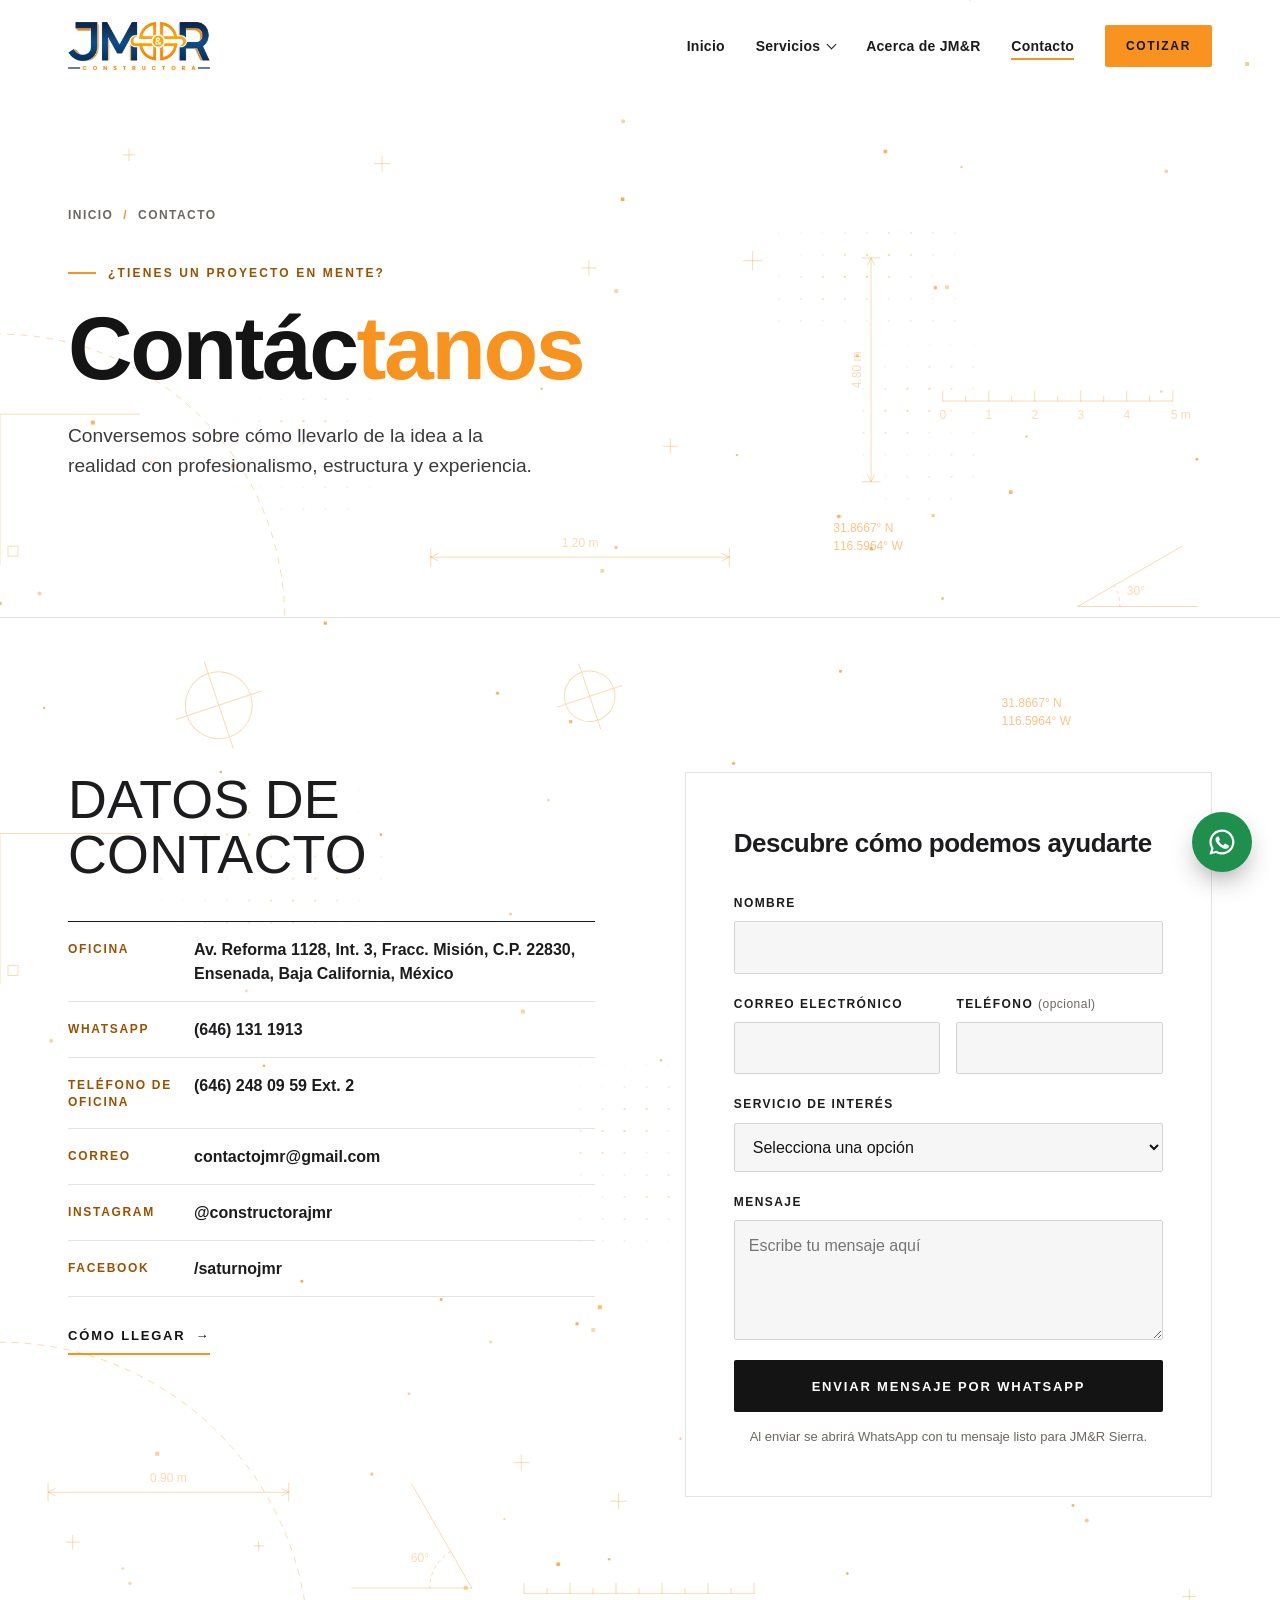
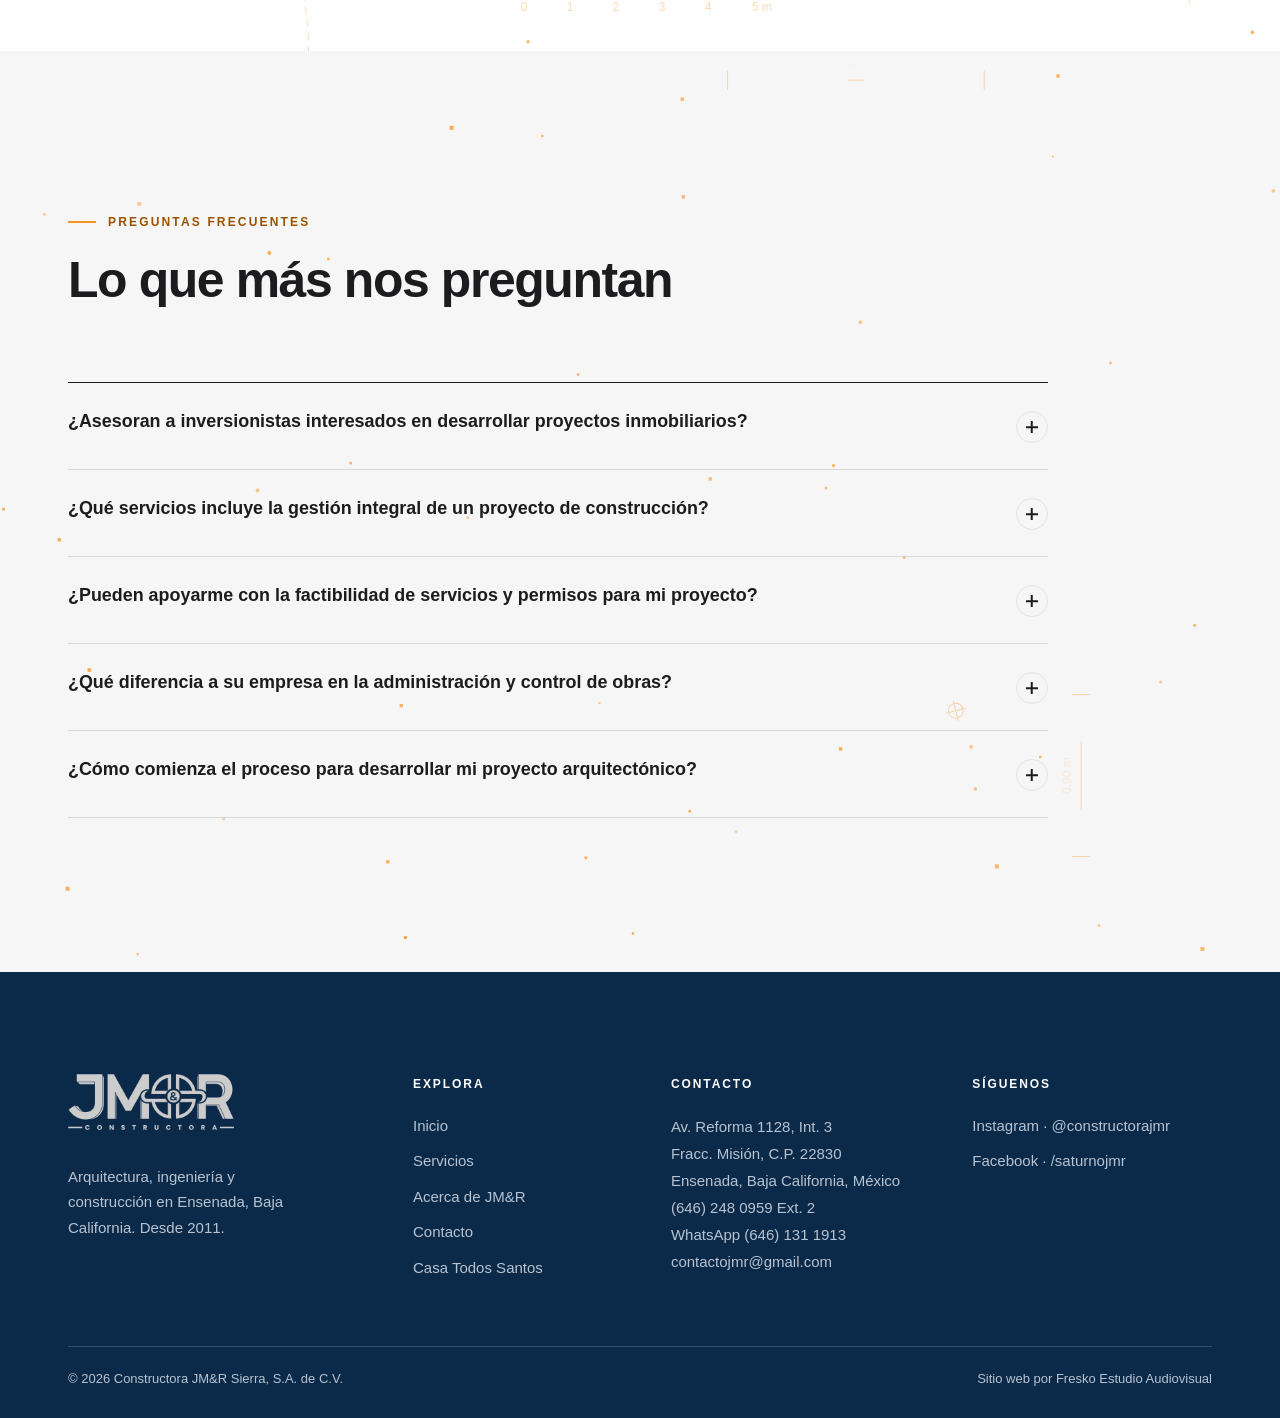
==== commit 0e7e0f28: "Add files via upload" ====
--- a/contacto.html
+++ b/contacto.html
@@ -121,7 +121,8 @@
         <li><a href="index.html">Inicio</a></li>
         <li class="has-sub">
           <a href="servicios.html">Servicios<span class="sub-caret" aria-hidden="true"></span></a>
-          <ul class="submenu" aria-label="Servicios">
+          <button class="sub-toggle" type="button" aria-expanded="false" aria-controls="submenu-servicios" data-sub-toggle><span class="sr-only">Mostrar servicios</span><span class="sub-chev" aria-hidden="true"></span></button>
+          <ul class="submenu" id="submenu-servicios" aria-label="Servicios">
             <li><a href="servicios.html#arquitectura"><span class="sm-n">01</span>Arquitectura</a></li>
             <li><a href="servicios.html#ingenieria"><span class="sm-n">02</span>Ingeniería</a></li>
             <li><a href="servicios.html#proyecto-ejecutivo"><span class="sm-n">03</span>Proyecto ejecutivo</a></li>
--- a/styles.css
+++ b/styles.css
@@ -983,3 +983,33 @@
 /* ===== Acerca de: imagen con velo azul en multiplicar y logo blanco ===== */
 .strip-navy .strip-veil { background: linear-gradient(180deg, var(--navy) 0%, rgba(11,42,74,.72) 30%, rgba(11,42,74,.6) 70%, rgba(11,42,74,.85) 100%); mix-blend-mode: multiply; }
 .photo-strip .strip-logo { position: absolute; object-fit: contain; left: 50%; top: 50%; z-index: 2; width: clamp(180px, 24vw, 360px); height: auto; transform: translate(-50%, -50%); pointer-events: none; }
+
+/* Evita saltos de scroll cuando la barra del navegador móvil aparece o se esconde */
+html, body, .track { overflow-anchor: none; }
+@media (max-width: 767px) and (max-height: 700px) { .sx-foot { display: none; } }
+
+/* ===== Menú móvil compacto: servicios plegados con flechita ===== */
+.sub-toggle { display: none; }
+@media (max-width: 860px) {
+  .menu { justify-content: flex-start; gap: 6px; padding-top: 92px; }
+  .menu > li { width: 100%; }
+  .menu a:not(.btn) { font-size: 26px; line-height: 1.2; padding: 8px 0; display: inline-block; }
+  .menu .submenu a { font-size: 14px; padding: 6px 0; }
+  .has-sub { display: flex; flex-wrap: wrap; align-items: center; }
+  .sub-toggle {
+    display: inline-grid; place-items: center; width: 44px; height: 44px; margin-left: 6px; padding: 0;
+    background: rgba(255,255,255,.06); border: 1px solid rgba(255,255,255,.18); border-radius: 50%; color: var(--white); cursor: pointer;
+  }
+  .sub-chev { width: 9px; height: 9px; border-right: 2px solid currentColor; border-bottom: 2px solid currentColor; transform: translateY(-2px) rotate(45deg); transition: transform .3s var(--ease); }
+  .sub-open .sub-chev { transform: translateY(2px) rotate(225deg); }
+  .sub-open .sub-toggle { background: var(--orange); border-color: var(--orange); color: var(--ink); }
+  .has-sub > .submenu { flex-basis: 100%; display: none; padding: 4px 0 10px; }
+  .has-sub.sub-open > .submenu { display: grid; }
+  .menu-cta { margin-top: 14px; }
+}
+/* El blur del header convierte al header en contenedor del menú fijo y lo recortaba a su altura:
+   con el menú abierto se quita el blur y el menú ocupa toda la pantalla */
+.menu-open .site-header, .menu-open .site-header.is-solid { -webkit-backdrop-filter: none; backdrop-filter: none; background: var(--ink); box-shadow: none; }
+@media (max-width: 860px) {
+  .menu { top: 0; left: 0; right: 0; bottom: auto; height: 100vh; height: 100dvh; overscroll-behavior: contain; }
+}
